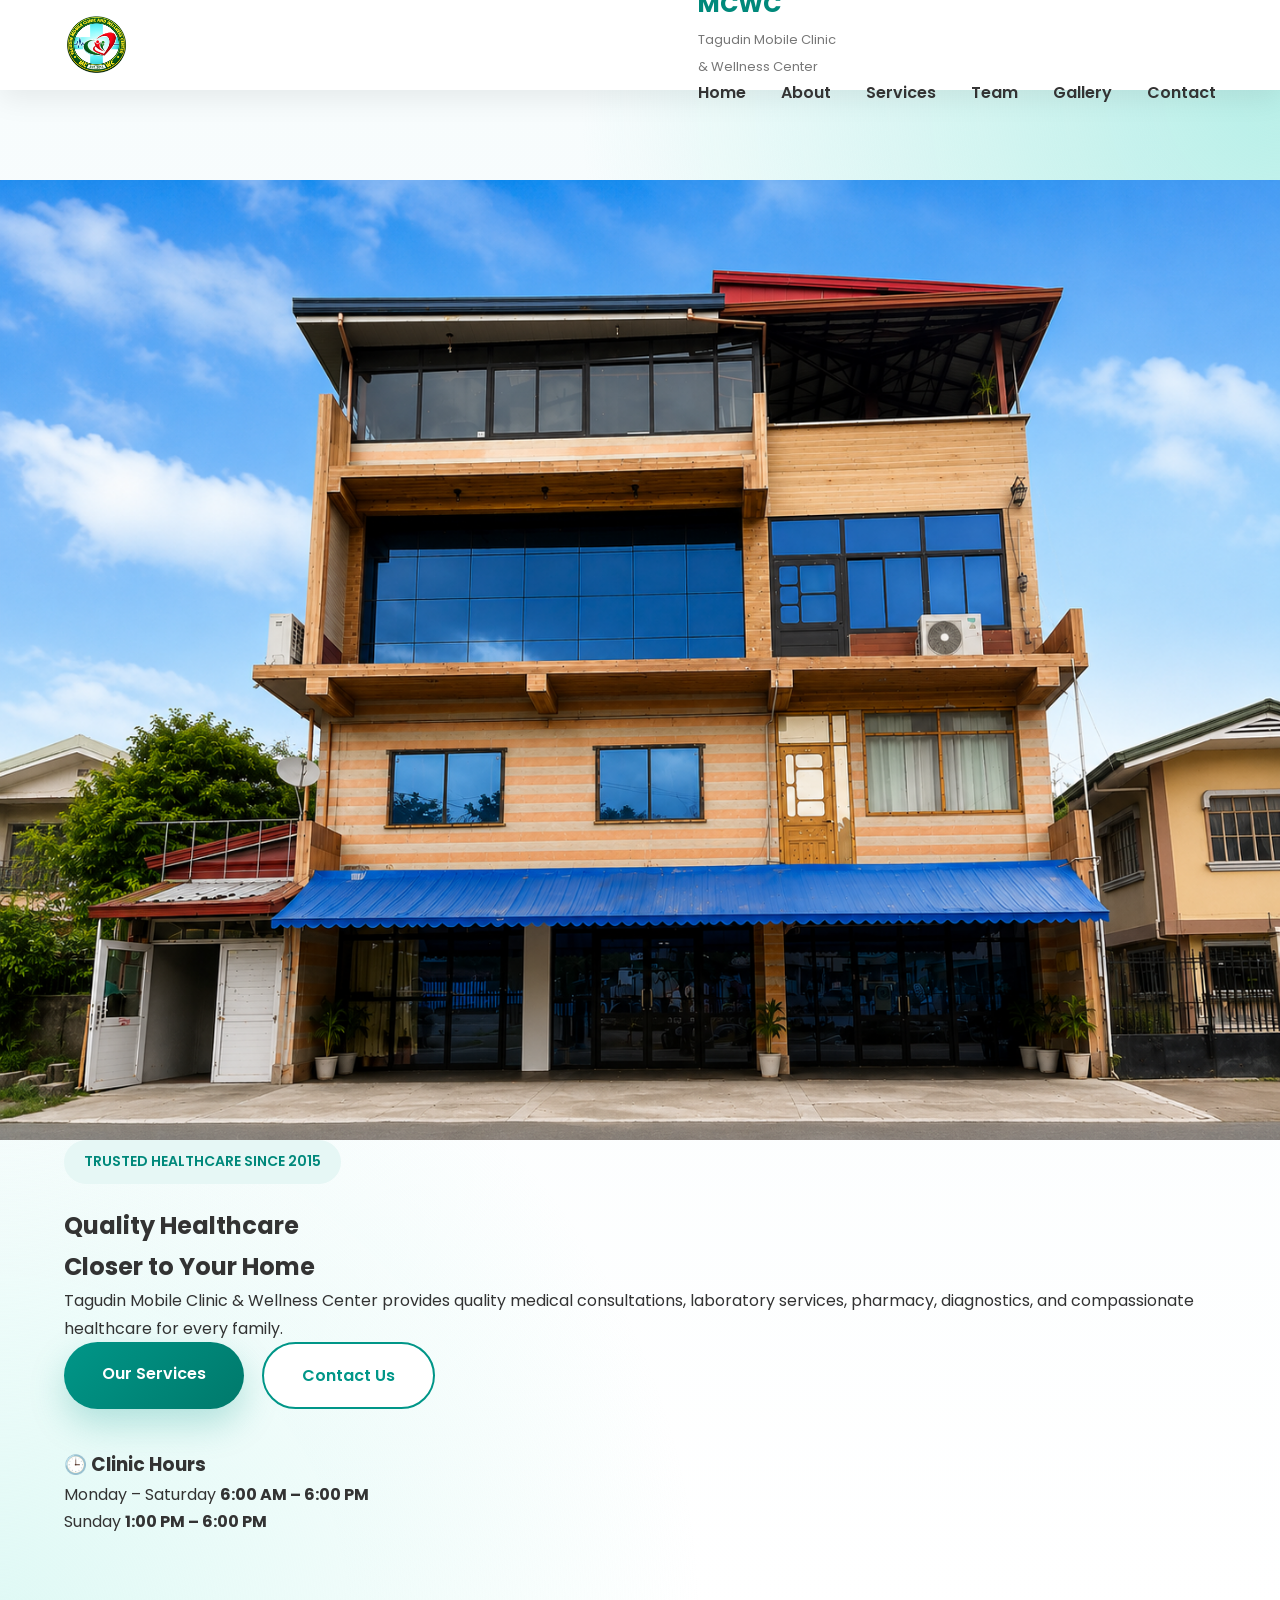
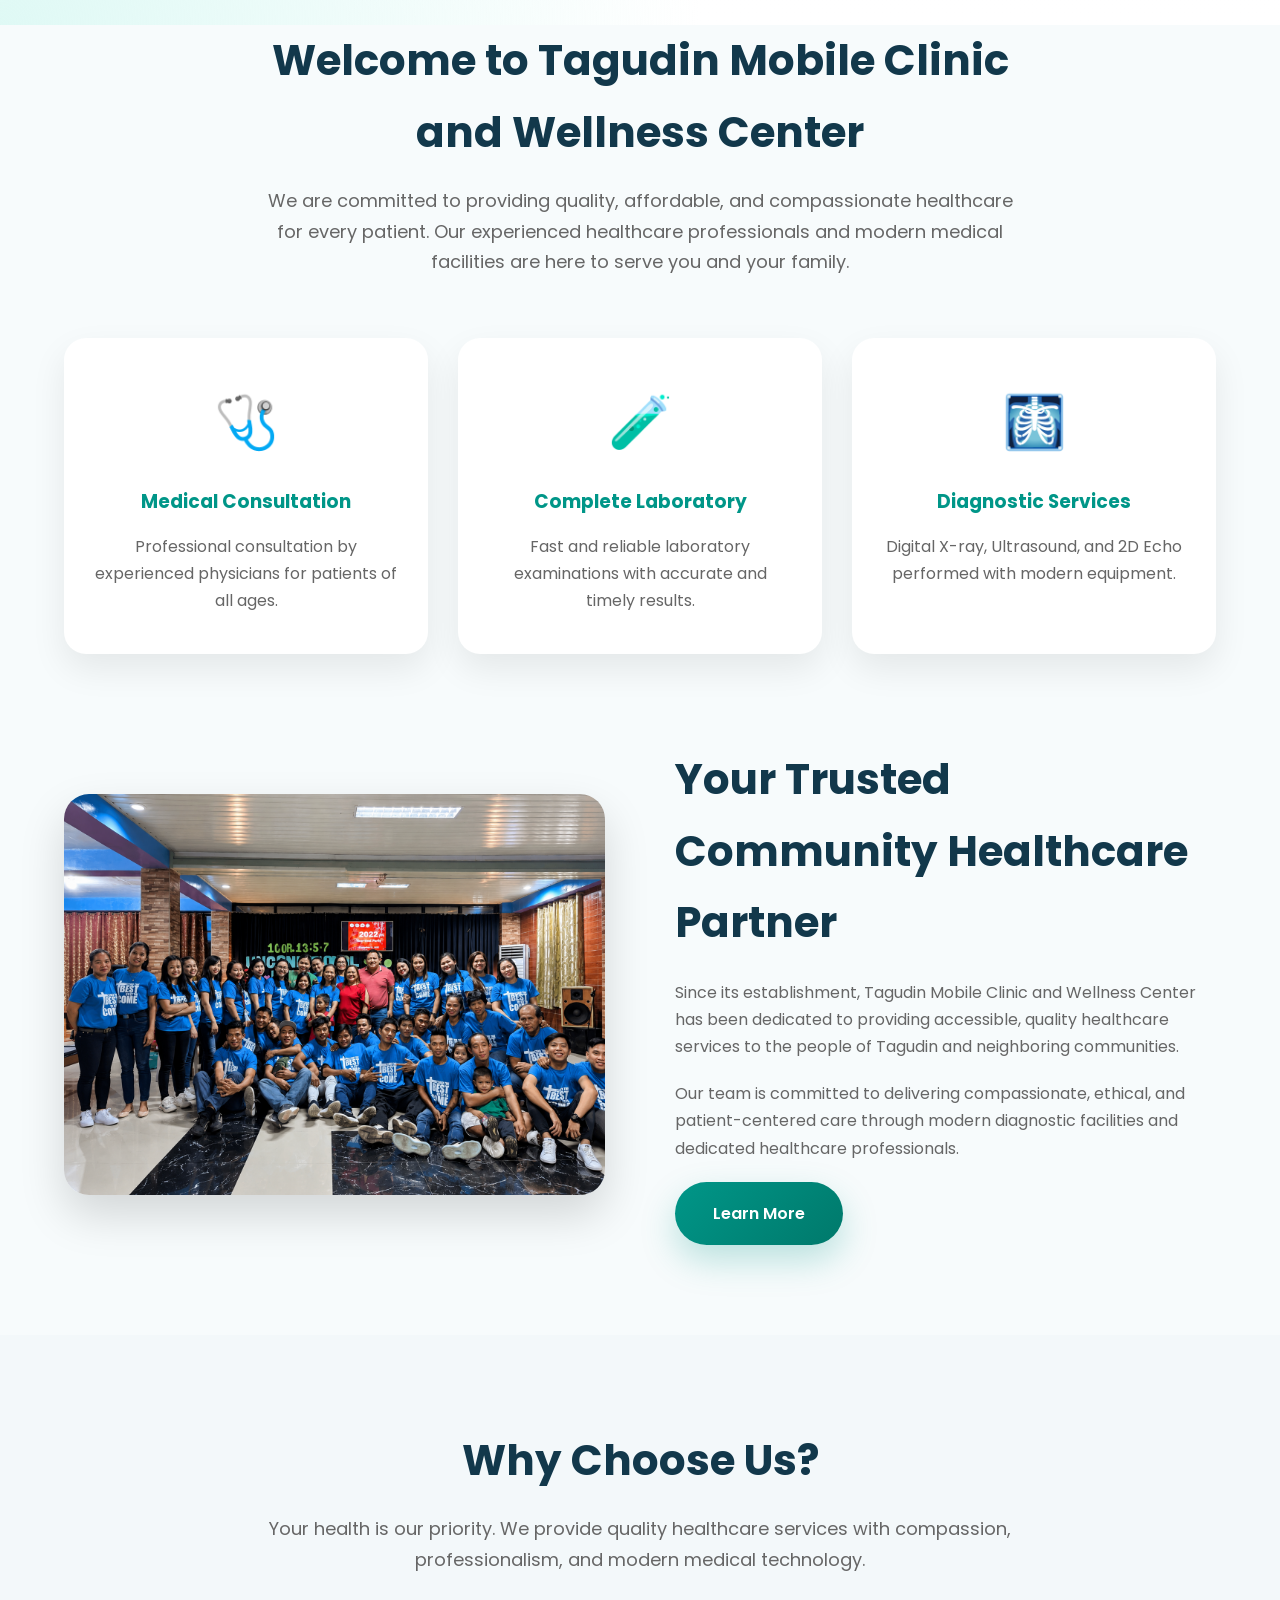
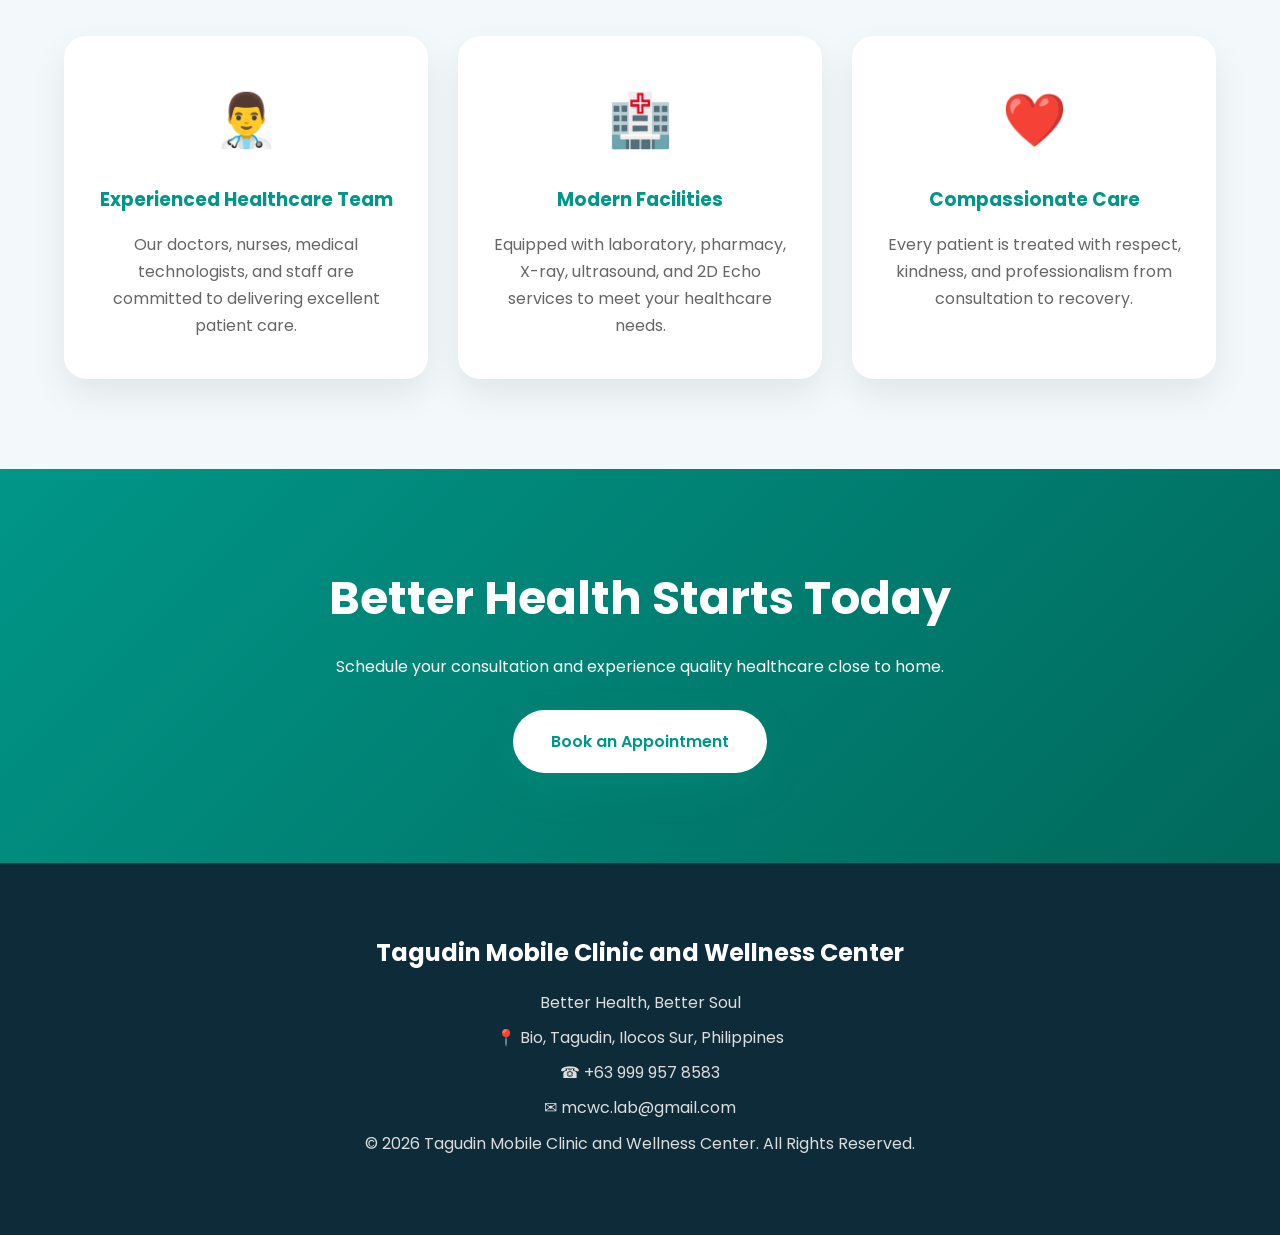
==== index.html @ c0d0a497 "Update index.html" ====
<!DOCTYPE html>
<html lang="en">

<head>

<meta charset="UTF-8">
<meta name="viewport" content="width=device-width, initial-scale=1.0">

<title>Tagudin Mobile Clinic and Wellness Center</title>

<link rel="stylesheet" href="style.css?v=5">

<link rel="preconnect" href="https://fonts.googleapis.com">
<link rel="preconnect" href="https://fonts.gstatic.com" crossorigin>

<link href="https://fonts.googleapis.com/css2?family=Poppins:wght@300;400;500;600;700;800&display=swap" rel="stylesheet">

</head>

<body>

<header>

<div class="container">

<nav>

<a href="index.html" class="brand">

<img src="3F754AAE-42A2-4EC8-A2E9-E9939A0A56BD.png" alt="MCWC Logo">

<div>

<div class="brand-text">

    <h2>MCWC</h2>

    <span>
        Tagudin Mobile Clinic<br>
        &amp; Wellness Center
    </span>

</div>

</a>

<button class="menu-toggle" id="menuToggle">

☰

</button>

<ul id="navMenu">

<li><a href="index.html">Home</a></li>

<li><a href="about.html">About</a></li>

<li><a href="services.html">Services</a></li>

<li><a href="team.html">Team</a></li>

<li><a href="gallery.html">Gallery</a></li>

<li><a href="contact.html">Contact</a></li>

</ul>

</nav>

</div>

</header>

<section class="hero">

    <img src="3D6C0023-D89A-4B34-A964-53F79D883536.png"
         class="hero-bg"
         alt="Tagudin Mobile Clinic">

    <div class="hero-overlay"></div>

    <div class="container hero-content">

        <span class="hero-badge">
            TRUSTED HEALTHCARE SINCE 2015
        </span>

        <h1>
            Quality Healthcare<br>
            Closer to Your Home
        </h1>

        <p>
            Tagudin Mobile Clinic & Wellness Center provides quality medical consultations,
            laboratory services, pharmacy, diagnostics, and compassionate healthcare for every family.
        </p>

        <div class="hero-buttons">

            <a href="services.html" class="btn">
                Our Services
            </a>

            <a href="contact.html" class="btn btn-outline">
                Contact Us
            </a>

        </div>

        <div class="clinic-hours">

            <h3>🕒 Clinic Hours</h3>

            <div class="hours-row">
                <span>Monday – Saturday</span>
                <strong>6:00 AM – 6:00 PM</strong>
            </div>

            <div class="hours-row">
                <span>Sunday</span>
                <strong>1:00 PM – 6:00 PM</strong>
            </div>

        </div>

    </div>

</section>

<div class="container">

<div class="section-header">

<h2>Welcome to Tagudin Mobile Clinic and Wellness Center</h2>

<p>
We are committed to providing quality, affordable, and compassionate healthcare for every patient. Our experienced healthcare professionals and modern medical facilities are here to serve you and your family.
</p>

</div>

<div class="features">

<div class="feature-card">

<div class="icon">🩺</div>

<h3>Medical Consultation</h3>

<p>
Professional consultation by experienced physicians for patients of all ages.
</p>

</div>

<div class="feature-card">

<div class="icon">🧪</div>

<h3>Complete Laboratory</h3>

<p>
Fast and reliable laboratory examinations with accurate and timely results.
</p>

</div>

<div class="feature-card">

<div class="icon">🩻</div>

<h3>Diagnostic Services</h3>

<p>
Digital X-ray, Ultrasound, and 2D Echo performed with modern equipment.
</p>

</div>

</div>

</div>

</section>

<section class="about-preview">

<div class="container">

<div class="about-grid">

<div>

<img src="C1C894AD-FEBA-4129-8FB4-1DA3CADCE0AF.png" alt="Tagudin Mobile Clinic">

</div>

<div>

<h2>Your Trusted Community Healthcare Partner</h2>

<p>

Since its establishment, Tagudin Mobile Clinic and Wellness Center has been dedicated to providing accessible, quality healthcare services to the people of Tagudin and neighboring communities.

</p>

<p>

Our team is committed to delivering compassionate, ethical, and patient-centered care through modern diagnostic facilities and dedicated healthcare professionals.

</p>

<a href="about.html" class="btn">

Learn More

</a>

</div>

</div>

</div>

</section>
<section class="why-us">

<div class="container">

<div class="section-header">

<h2>Why Choose Us?</h2>

<p>
Your health is our priority. We provide quality healthcare services with compassion, professionalism, and modern medical technology.
</p>

</div>

<div class="features">

<div class="feature-card">

<div class="icon">👨‍⚕️</div>

<h3>Experienced Healthcare Team</h3>

<p>
Our doctors, nurses, medical technologists, and staff are committed to delivering excellent patient care.
</p>

</div>

<div class="feature-card">

<div class="icon">🏥</div>

<h3>Modern Facilities</h3>

<p>
Equipped with laboratory, pharmacy, X-ray, ultrasound, and 2D Echo services to meet your healthcare needs.
</p>

</div>

<div class="feature-card">

<div class="icon">❤️</div>

<h3>Compassionate Care</h3>

<p>
Every patient is treated with respect, kindness, and professionalism from consultation to recovery.
</p>

</div>

</div>

</div>

</section>

<section class="cta">

<div class="container">

<h2>Better Health Starts Today</h2>

<p>

Schedule your consultation and experience quality healthcare close to home.

</p>

<a href="contact.html" class="btn">

Book an Appointment

</a>

</div>

</section>

<footer>

<div class="container">

<h2>Tagudin Mobile Clinic and Wellness Center</h2>

<p>Better Health, Better Soul</p>

<p>📍 Bio, Tagudin, Ilocos Sur, Philippines</p>

<p>☎ +63 999 957 8583</p>

<p>✉ mcwc.lab@gmail.com</p>

<p>&copy; 2026 Tagudin Mobile Clinic and Wellness Center. All Rights Reserved.</p>

</div>

</footer>

<script src="script.js?v=5"></script>

</body>

</html>
---- style.css ----
/* ==========================================
   TAGUDIN MOBILE CLINIC & WELLNESS CENTER
   VERSION 5
========================================== */

*{
    margin:0;
    padding:0;
    box-sizing:border-box;
}

html{
    scroll-behavior:smooth;
}

body{
    font-family:'Poppins',sans-serif;
    background:#f7fbfc;
    color:#333;
    line-height:1.7;
}

img{
    display:block;
    max-width:100%;
}

.container{
    width:min(90%,1280px);
    margin:auto;
}

/* ==========================
   HEADER
========================== */

header{
    position:sticky;
    top:0;
    z-index:999;
    background:#fff;
    box-shadow:0 8px 30px rgba(0,0,0,.08);
}

nav{
    height:90px;
    display:flex;
    align-items:center;
    justify-content:space-between;
}

.brand{
    display:flex;
    align-items:center;
    gap:15px;
    text-decoration:none;
}

.brand img{
    width:65px;
    height:65px;
    object-fit:contain;
}

.brand h2{
    color:#00897B;
    font-size:24px;
    font-weight:700;
}

.brand span{
    color:#777;
    font-size:13px;
}

#navMenu{
    display:flex;
    gap:35px;
    list-style:none;
}

#navMenu a{
    text-decoration:none;
    color:#333;
    font-weight:600;
    transition:.3s;
}

#navMenu a:hover{
    color:#009688;
}

.menu-toggle{
    display:none;
    background:none;
    border:none;
    font-size:30px;
    cursor:pointer;
}

/* ==========================================
   PREMIUM HERO SECTION
========================================== */

.hero{
    position:relative;
    overflow:hidden;
    padding:90px 0;
    background:
    radial-gradient(circle at top right,#b8efe8 0%,transparent 35%),
    radial-gradient(circle at bottom left,#dff9f5 0%,transparent 35%),
    linear-gradient(180deg,#f7fcfd 0%,#ffffff 100%);
}

.hero-grid{
    display:grid;
    grid-template-columns:1.05fr .95fr;
    gap:70px;
    align-items:center;
}

.hero-tag{
    display:inline-block;
    background:#e6f7f5;
    color:#00897B;
    padding:10px 22px;
    border-radius:50px;
    font-size:14px;
    font-weight:600;
    margin-bottom:25px;
}

.hero-left h1{
    font-size:68px;
    line-height:1.05;
    color:#12384b;
    font-weight:800;
    letter-spacing:-2px;
    margin-bottom:25px;
}

.hero-left p{
    font-size:20px;
    color:#666;
    max-width:560px;
    margin-bottom:35px;
}

.hero-buttons{
    display:flex;
    gap:18px;
    flex-wrap:wrap;
    margin-bottom:40px;
}

.btn{
    display:inline-block;
    padding:18px 38px;
    border-radius:60px;
    background:linear-gradient(135deg,#009688,#00796b);
    color:#fff;
    text-decoration:none;
    font-weight:600;
    transition:.35s;
    box-shadow:0 15px 35px rgba(0,150,136,.25);
}

.btn:hover{
    transform:translateY(-4px);
}

.btn-outline{
    background:#fff;
    color:#009688;
    border:2px solid #009688;
    box-shadow:none;
}

.btn-outline:hover{
    background:#009688;
    color:#fff;
}

.hero-features{
    display:grid;
    grid-template-columns:repeat(2,1fr);
    gap:18px;
}

.hero-features div{
    display:flex;
    align-items:center;
    gap:12px;
    background:#fff;
    padding:16px;
    border-radius:18px;
    box-shadow:0 12px 28px rgba(0,0,0,.08);
    font-weight:600;
}

.hero-image{
    position:relative;
}

.hero-image img{
    width:100%;
    border-radius:35px;
    box-shadow:0 30px 60px rgba(0,0,0,.18);
}

.hero-card{
    position:absolute;
    bottom:-30px;
    left:-35px;
    width:300px;
    background:rgba(255,255,255,.95);
    backdrop-filter:blur(10px);
    border-radius:24px;
    padding:25px;
    box-shadow:0 20px 45px rgba(0,0,0,.15);
}

.status{
    display:flex;
    align-items:center;
    gap:10px;
    margin-bottom:20px;
}

.dot{
    width:12px;
    height:12px;
    border-radius:50%;
    background:#22c55e;
}

.hours{
    display:flex;
    justify-content:space-between;
    padding:12px 0;
    border-top:1px solid #eee;
}

.hours p{
    color:#666;
}

.hours span{
    font-weight:700;
    color:#12384b;
}

/* ==========================
   MOBILE
========================== */

@media(max-width:900px){

nav{
    height:80px;
}

.menu-toggle{
    display:block;
}

#navMenu{
    display:none;
}

.hero{
    padding:40px 0;
}

.hero-grid{
    grid-template-columns:1fr;
    gap:35px;
}

.hero-right{
    order:-1;
}

.hero-left{
    text-align:center;
}

.hero-left h1{
    font-size:40px;
}

.hero-left p{
    font-size:18px;
}

.hero-buttons{
    justify-content:center;
}

.clinic-hours{
    width:100%;
    max-width:360px;
    margin:0 auto;
}

}
/* ==========================
   GENERAL SECTIONS
========================== */

section{
    padding:90px 0;
}

.section-header{
    text-align:center;
    max-width:760px;
    margin:0 auto 60px;
}

.section-header h2{
    font-size:42px;
    color:#12384b;
    margin-bottom:18px;
}

.section-header p{
    color:#666;
    font-size:18px;
}

/* ==========================
   FEATURE CARDS
========================== */

.features{
    display:grid;
    grid-template-columns:repeat(auto-fit,minmax(280px,1fr));
    gap:30px;
}

.feature-card{
    background:#fff;
    padding:40px 30px;
    border-radius:22px;
    text-align:center;
    box-shadow:0 15px 35px rgba(0,0,0,.08);
    transition:.35s;
}

.feature-card:hover{
    transform:translateY(-10px);
}

.feature-card .icon{
    font-size:52px;
    margin-bottom:20px;
}

.feature-card h3{
    color:#009688;
    margin-bottom:15px;
}

.feature-card p{
    color:#666;
}

/* ==========================
   ABOUT PREVIEW
========================== */

.about-grid{
    display:grid;
    grid-template-columns:1fr 1fr;
    gap:70px;
    align-items:center;
}

.about-grid img{
    width:100%;
    border-radius:25px;
    box-shadow:0 20px 45px rgba(0,0,0,.15);
}

.about-grid h2{
    font-size:42px;
    color:#12384b;
    margin-bottom:20px;
}

.about-grid p{
    margin-bottom:20px;
    color:#666;
}

/* ==========================
   WHY CHOOSE US
========================== */

.why-us{
    background:#f3f8fa;
}

/* ==========================
   CTA
========================== */

.cta{
    background:linear-gradient(135deg,#009688,#00695c);
    color:#fff;
    text-align:center;
}

.cta h2{
    font-size:46px;
    margin-bottom:15px;
}

.cta p{
    max-width:700px;
    margin:auto auto 30px;
}

.cta .btn{
    background:#fff;
    color:#009688;
}

.cta .btn:hover{
    background:#f3f3f3;
}

/* ==========================
   FOOTER
========================== */

footer{
    background:#0d2b38;
    color:#fff;
    padding:70px 20px;
    text-align:center;
}

footer h2{
    margin-bottom:15px;
}

footer p{
    margin:8px 0;
    color:#ddd;
}
/* ==========================
   TEAM PAGE
========================== */

.team-grid{
    display:grid;
    grid-template-columns:repeat(auto-fit,minmax(280px,1fr));
    gap:35px;
}

.team-card{
    background:#fff;
    border-radius:20px;
    overflow:hidden;
    box-shadow:0 15px 35px rgba(0,0,0,.08);
    transition:.35s;
    text-align:center;
}

.team-card:hover{
    transform:translateY(-8px);
}

.team-card img{
    width:100%;
    height:300px;
    object-fit:cover;
}

.team-card-content{
    padding:25px;
}

.team-card h3{
    color:#12384b;
    margin-bottom:8px;
}

.team-card h4{
    color:#009688;
    margin-bottom:15px;
    font-weight:600;
}

.team-card p{
    color:#666;
    font-size:15px;
}
/* ==========================
   SERVICES PAGE
========================== */

.services-grid{
    display:grid;
    grid-template-columns:repeat(auto-fit,minmax(280px,1fr));
    gap:35px;
}

.service-card{
    background:#fff;
    border-radius:20px;
    padding:35px 30px;
    box-shadow:0 15px 35px rgba(0,0,0,.08);
    transition:.35s;
    text-align:center;
}

.service-card:hover{
    transform:translateY(-10px);
    box-shadow:0 20px 45px rgba(0,0,0,.12);
}

.service-icon{
    width:80px;
    height:80px;
    margin:0 auto 20px;
    border-radius:50%;
    background:#e6f7f5;
    display:flex;
    align-items:center;
    justify-content:center;
    font-size:36px;
}

.service-card h3{
    color:#12384b;
    margin-bottom:15px;
    font-size:24px;
}

.service-card p{
    color:#666;
    font-size:16px;
    line-height:1.8;
}
/* ==========================
   GALLERY
========================== */

.gallery-grid{
    display:grid;
    grid-template-columns:repeat(auto-fit,minmax(300px,1fr));
    gap:25px;
}

.gallery-grid img{
    width:100%;
    height:260px;
    object-fit:cover;
    border-radius:18px;
    box-shadow:0 15px 35px rgba(0,0,0,.10);
    transition:.35s;
}

.gallery-grid img:hover{
    transform:scale(1.04);
}
/* ==========================
   CONTACT PAGE
========================== */

.contact-grid{
    display:grid;
    grid-template-columns:1fr 1fr;
    gap:50px;
    align-items:start;
}

.contact-info{
    background:#fff;
    padding:35px;
    border-radius:20px;
    box-shadow:0 15px 35px rgba(0,0,0,.08);
}

.contact-info h3{
    color:#12384b;
    margin-bottom:20px;
    font-size:28px;
}

.contact-info p{
    margin-bottom:18px;
    color:#666;
    line-height:1.8;
}

.contact-info strong{
    color:#009688;
}

.contact-map iframe{
    width:100%;
    height:450px;
    border:none;
    border-radius:20px;
    box-shadow:0 15px 35px rgba(0,0,0,.10);
}
/* ==========================
   ANIMATIONS
========================== */

.feature-card,
.service-card,
.team-card,
.gallery-grid img,
.about-grid img,
.hero-right img{
    transition:all .35s ease;
}

.feature-card:hover,
.service-card:hover,
.team-card:hover{
    transform:translateY(-10px);
}

.about-grid img:hover,
.hero-right img:hover,
.gallery-grid img:hover{
    transform:scale(1.03);
}
/* ==========================
   MOBILE RESPONSIVE
========================== */

@media (max-width:991px){

    .container{
        width:92%;
    }

    /* Navigation */

    nav{
        position:relative;
        padding:15px 0;
    }

    .menu-toggle{
        display:block;
    }

    #navMenu{
        display:none;
        position:absolute;
        top:100%;
        left:0;
        width:100%;
        background:#fff;
        flex-direction:column;
        padding:20px;
        gap:18px;
        box-shadow:0 15px 35px rgba(0,0,0,.10);
        border-radius:0 0 15px 15px;
    }

    #navMenu.active{
        display:flex;
    }

    /* Hero */

    .hero{
        padding:60px 0;
    }

    .hero-grid{
        grid-template-columns:1fr;
        gap:40px;
        min-height:auto;
        text-align:center;
    }

    .hero-left{
        order:2;
    }

    .hero-right{
        order:1;
    }

    .hero-left h1{
        font-size:42px;
    }

    .hero-left p{
        font-size:18px;
    }

    .hero-buttons{
        justify-content:center;
    }

    .clinic-hours{
        margin:30px auto 0;
    }

    /* About */

    .about-grid{
        grid-template-columns:1fr;
        gap:40px;
    }

    .about-grid h2{
        font-size:34px;
    }

    /* Contact */

    .contact-grid{
        grid-template-columns:1fr;
    }

    .contact-map iframe{
        height:350px;
    }

    /* Sections */

    section{
        padding:70px 0;
    }

    .section-header h2{
        font-size:34px;
    }

    .cta h2{
        font-size:34px;
    }

}

@media (max-width:600px){

    .brand h2{
        font-size:20px;
    }

    .brand span{
        display:none;
    }

    .hero-left h1{
        font-size:34px;
    }

    .hero-left p{
        font-size:16px;
    }

    .btn{
        width:100%;
        text-align:center;
    }

    .hero-buttons{
        flex-direction:column;
    }

    .clinic-hours{
        max-width:100%;
    }

    .feature-card,
    .service-card,
    .team-card{
        padding:25px;
    }

    .gallery-grid{
        grid-template-columns:1fr;
    }

    footer{
        padding:50px 20px;
    }

}
/* ==========================================
   HERO V6
========================================== */

.hero-badge{
    display:inline-block;
    background:#e6f7f5;
    color:#00897B;
    padding:10px 20px;
    border-radius:999px;
    font-size:14px;
    font-weight:600;
    margin-bottom:22px;
}

.hero-stats{
    display:grid;
    grid-template-columns:repeat(3,1fr);
    gap:18px;
    margin-top:35px;
}

.stat-card{
    background:#fff;
    border-radius:18px;
    padding:20px;
    text-align:center;
    box-shadow:0 15px 35px rgba(0,0,0,.08);
    transition:.3s;
}

.stat-card:hover{
    transform:translateY(-8px);
}

.stat-card h3{
    color:#009688;
    font-size:18px;
    margin-bottom:6px;
}

.stat-card span{
    color:#666;
    font-size:14px;
}

.hero-right img{
    width:100%;
    border-radius:30px;
    box-shadow:0 30px 60px rgba(0,0,0,.18);
}

@media(max-width:900px){

.hero-grid{
    grid-template-columns:1fr;
}

.hero-right{
    order:-1;
}

.hero-left{
    text-align:center;
}

.hero-left h1{
    font-size:42px;
}

.hero-stats{
    grid-template-columns:1fr;
}

}
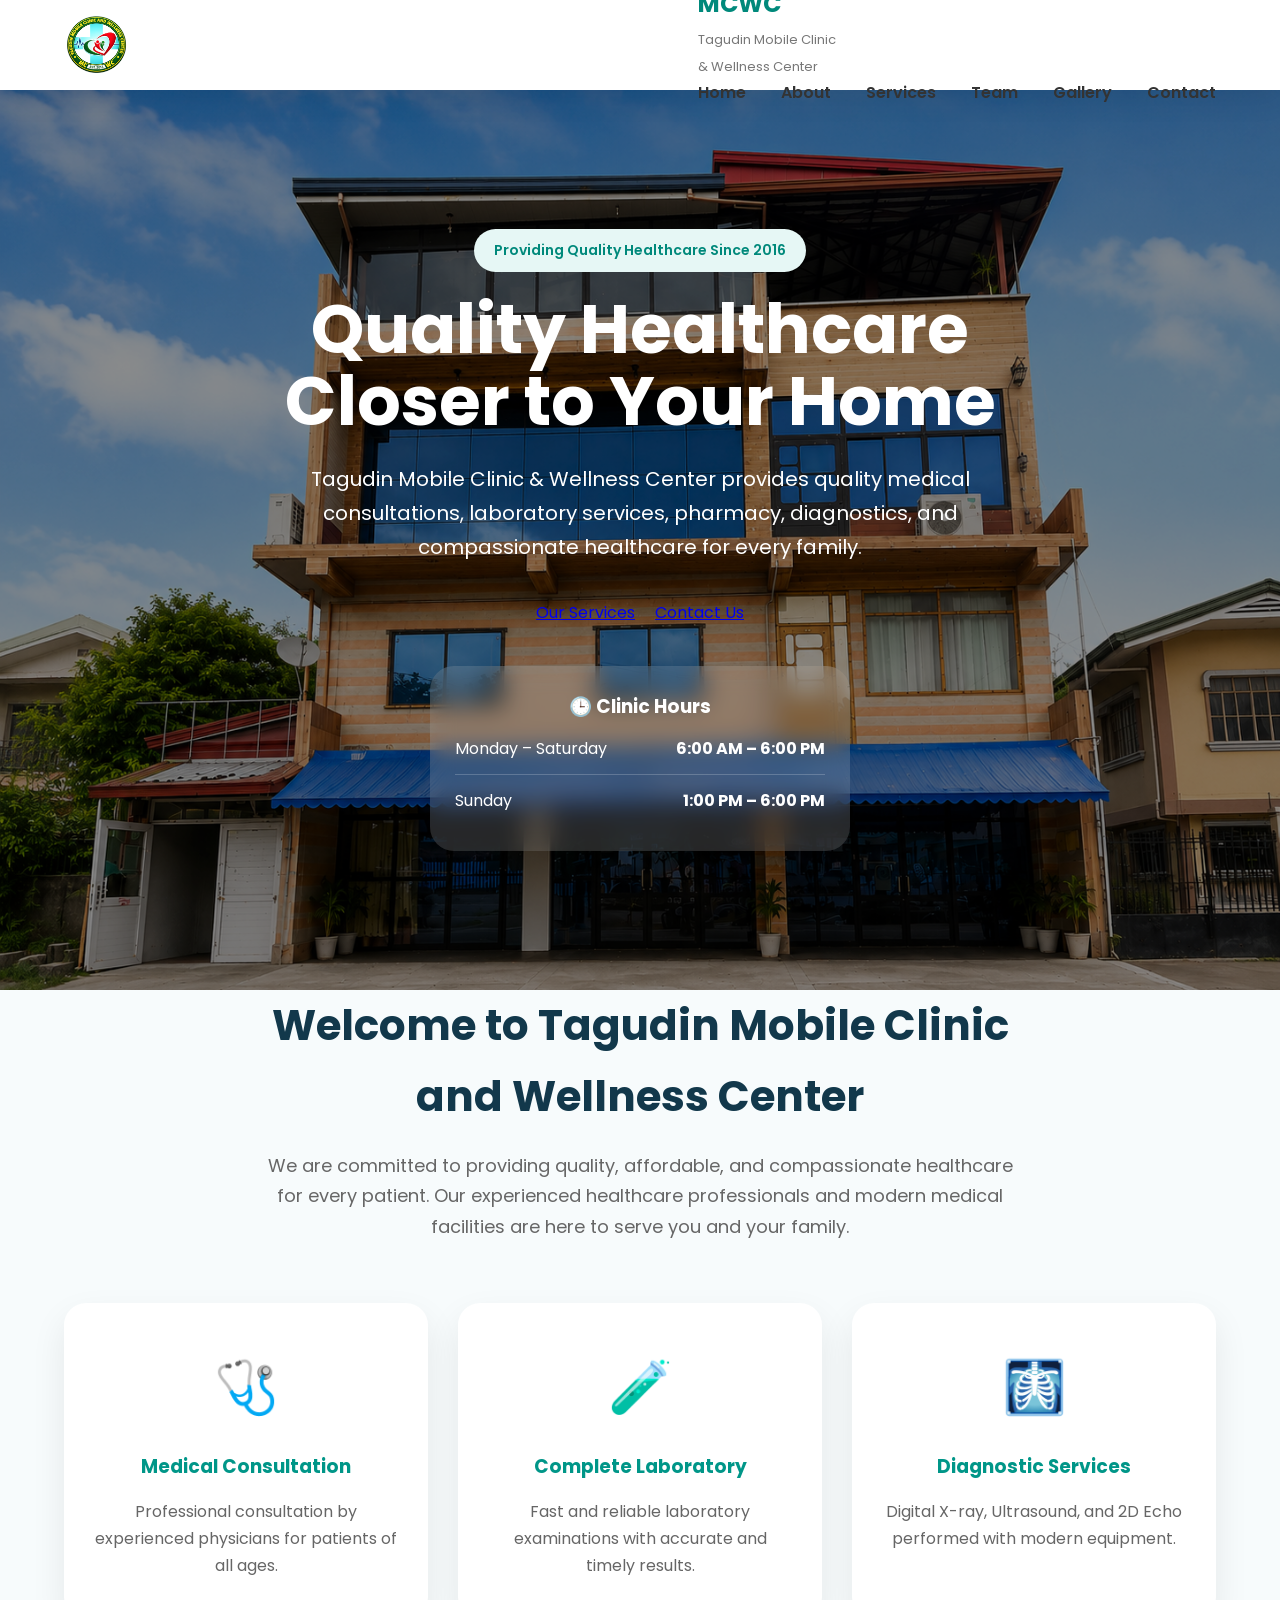
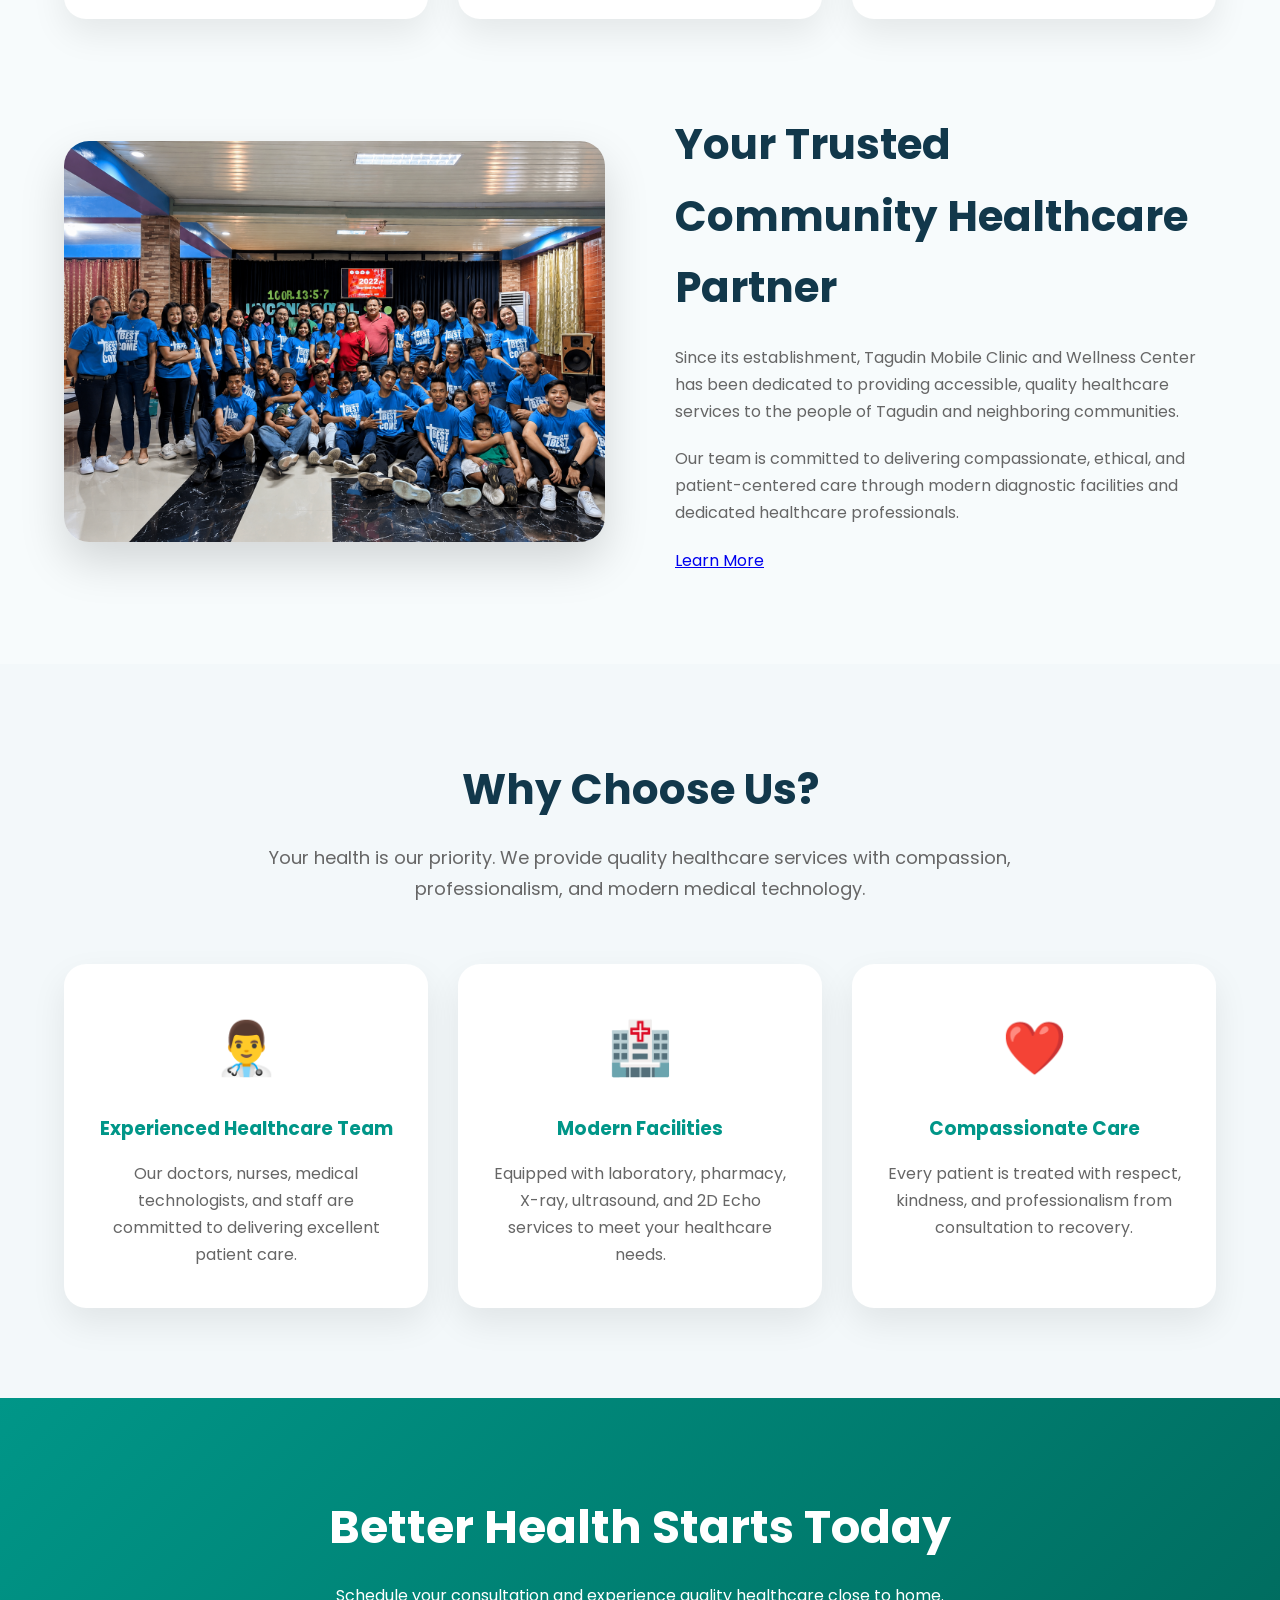
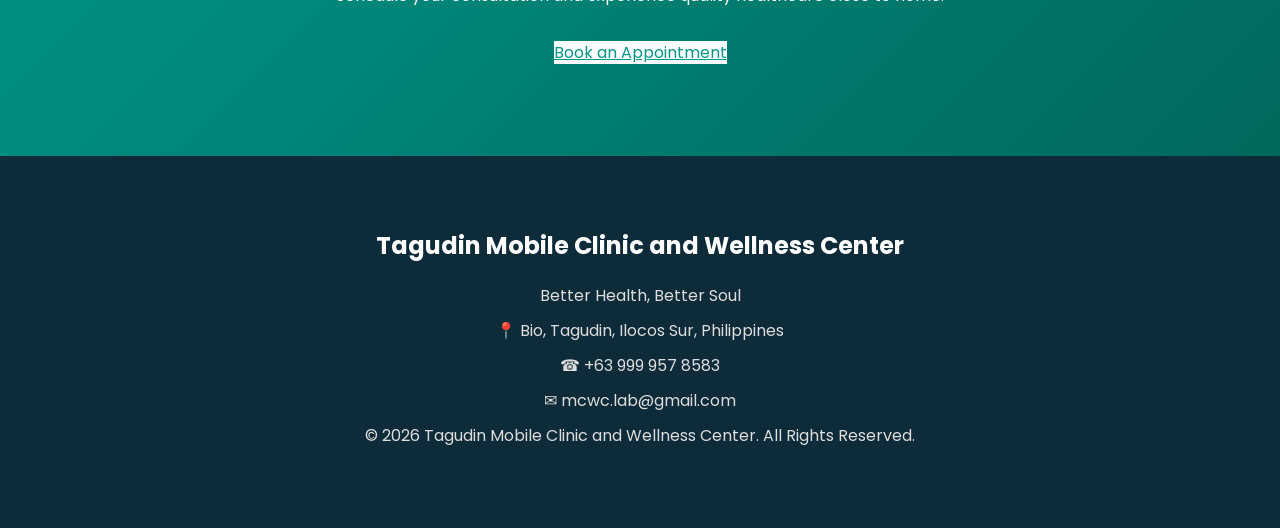
==== commit efa0c23a: "Update index.html" ====
--- a/index.html
+++ b/index.html
@@ -83,7 +83,7 @@
     <div class="container hero-content">
 
         <span class="hero-badge">
-            TRUSTED HEALTHCARE SINCE 2015
+            Providing Quality Healthcare Since 2016
         </span>
 
         <h1>
--- a/style.css
+++ b/style.css
@@ -99,210 +99,92 @@
 }
 
 /* ==========================================
-   PREMIUM HERO SECTION
+   NEW HERO
 ========================================== */
 
 .hero{
     position:relative;
+    min-height:100vh;
     overflow:hidden;
-    padding:90px 0;
-    background:
-    radial-gradient(circle at top right,#b8efe8 0%,transparent 35%),
-    radial-gradient(circle at bottom left,#dff9f5 0%,transparent 35%),
-    linear-gradient(180deg,#f7fcfd 0%,#ffffff 100%);
-}
-
-.hero-grid{
-    display:grid;
-    grid-template-columns:1.05fr .95fr;
-    gap:70px;
+    display:flex;
     align-items:center;
-}
-
-.hero-tag{
+    justify-content:center;
+}
+
+.hero-bg{
+    position:absolute;
+    inset:0;
+    width:100%;
+    height:100%;
+    object-fit:cover;
+}
+
+.hero-overlay{
+    position:absolute;
+    inset:0;
+    background:rgba(0,0,0,.45);
+}
+
+.hero-content{
+    position:relative;
+    z-index:10;
+    color:#fff;
+    text-align:center;
+    max-width:900px;
+}
+
+.hero-badge{
     display:inline-block;
-    background:#e6f7f5;
-    color:#00897B;
-    padding:10px 22px;
-    border-radius:50px;
-    font-size:14px;
-    font-weight:600;
+    padding:12px 24px;
+    border-radius:999px;
+    background:rgba(255,255,255,.18);
+    backdrop-filter:blur(10px);
+    color:#fff;
     margin-bottom:25px;
 }
 
-.hero-left h1{
+.hero h1{
     font-size:68px;
     line-height:1.05;
-    color:#12384b;
-    font-weight:800;
-    letter-spacing:-2px;
     margin-bottom:25px;
-}
-
-.hero-left p{
+    color:#fff;
+}
+
+.hero p{
     font-size:20px;
-    color:#666;
-    max-width:560px;
+    color:#fff;
+    max-width:700px;
+    margin:auto;
     margin-bottom:35px;
 }
 
 .hero-buttons{
     display:flex;
-    gap:18px;
+    justify-content:center;
+    gap:20px;
     flex-wrap:wrap;
     margin-bottom:40px;
 }
 
-.btn{
-    display:inline-block;
-    padding:18px 38px;
-    border-radius:60px;
-    background:linear-gradient(135deg,#009688,#00796b);
-    color:#fff;
-    text-decoration:none;
-    font-weight:600;
-    transition:.35s;
-    box-shadow:0 15px 35px rgba(0,150,136,.25);
-}
-
-.btn:hover{
-    transform:translateY(-4px);
-}
-
-.btn-outline{
-    background:#fff;
-    color:#009688;
-    border:2px solid #009688;
-    box-shadow:none;
-}
-
-.btn-outline:hover{
-    background:#009688;
-    color:#fff;
-}
-
-.hero-features{
-    display:grid;
-    grid-template-columns:repeat(2,1fr);
-    gap:18px;
-}
-
-.hero-features div{
-    display:flex;
-    align-items:center;
-    gap:12px;
-    background:#fff;
-    padding:16px;
-    border-radius:18px;
-    box-shadow:0 12px 28px rgba(0,0,0,.08);
-    font-weight:600;
-}
-
-.hero-image{
-    position:relative;
-}
-
-.hero-image img{
-    width:100%;
-    border-radius:35px;
-    box-shadow:0 30px 60px rgba(0,0,0,.18);
-}
-
-.hero-card{
-    position:absolute;
-    bottom:-30px;
-    left:-35px;
-    width:300px;
-    background:rgba(255,255,255,.95);
-    backdrop-filter:blur(10px);
+.clinic-hours{
+    width:420px;
+    max-width:100%;
+    margin:auto;
+    padding:25px;
     border-radius:24px;
-    padding:25px;
-    box-shadow:0 20px 45px rgba(0,0,0,.15);
-}
-
-.status{
-    display:flex;
-    align-items:center;
-    gap:10px;
-    margin-bottom:20px;
-}
-
-.dot{
-    width:12px;
-    height:12px;
-    border-radius:50%;
-    background:#22c55e;
-}
-
-.hours{
+    background:rgba(255,255,255,.15);
+    backdrop-filter:blur(12px);
+}
+
+.hours-row{
     display:flex;
     justify-content:space-between;
     padding:12px 0;
-    border-top:1px solid #eee;
-}
-
-.hours p{
-    color:#666;
-}
-
-.hours span{
-    font-weight:700;
-    color:#12384b;
-}
-
-/* ==========================
-   MOBILE
-========================== */
-
-@media(max-width:900px){
-
-nav{
-    height:80px;
-}
-
-.menu-toggle{
-    display:block;
-}
-
-#navMenu{
-    display:none;
-}
-
-.hero{
-    padding:40px 0;
-}
-
-.hero-grid{
-    grid-template-columns:1fr;
-    gap:35px;
-}
-
-.hero-right{
-    order:-1;
-}
-
-.hero-left{
-    text-align:center;
-}
-
-.hero-left h1{
-    font-size:40px;
-}
-
-.hero-left p{
-    font-size:18px;
-}
-
-.hero-buttons{
-    justify-content:center;
-}
-
-.clinic-hours{
-    width:100%;
-    max-width:360px;
-    margin:0 auto;
-}
-
+    border-bottom:1px solid rgba(255,255,255,.2);
+}
+
+.hours-row:last-child{
+    border:none;
 }
 /* ==========================
    GENERAL SECTIONS
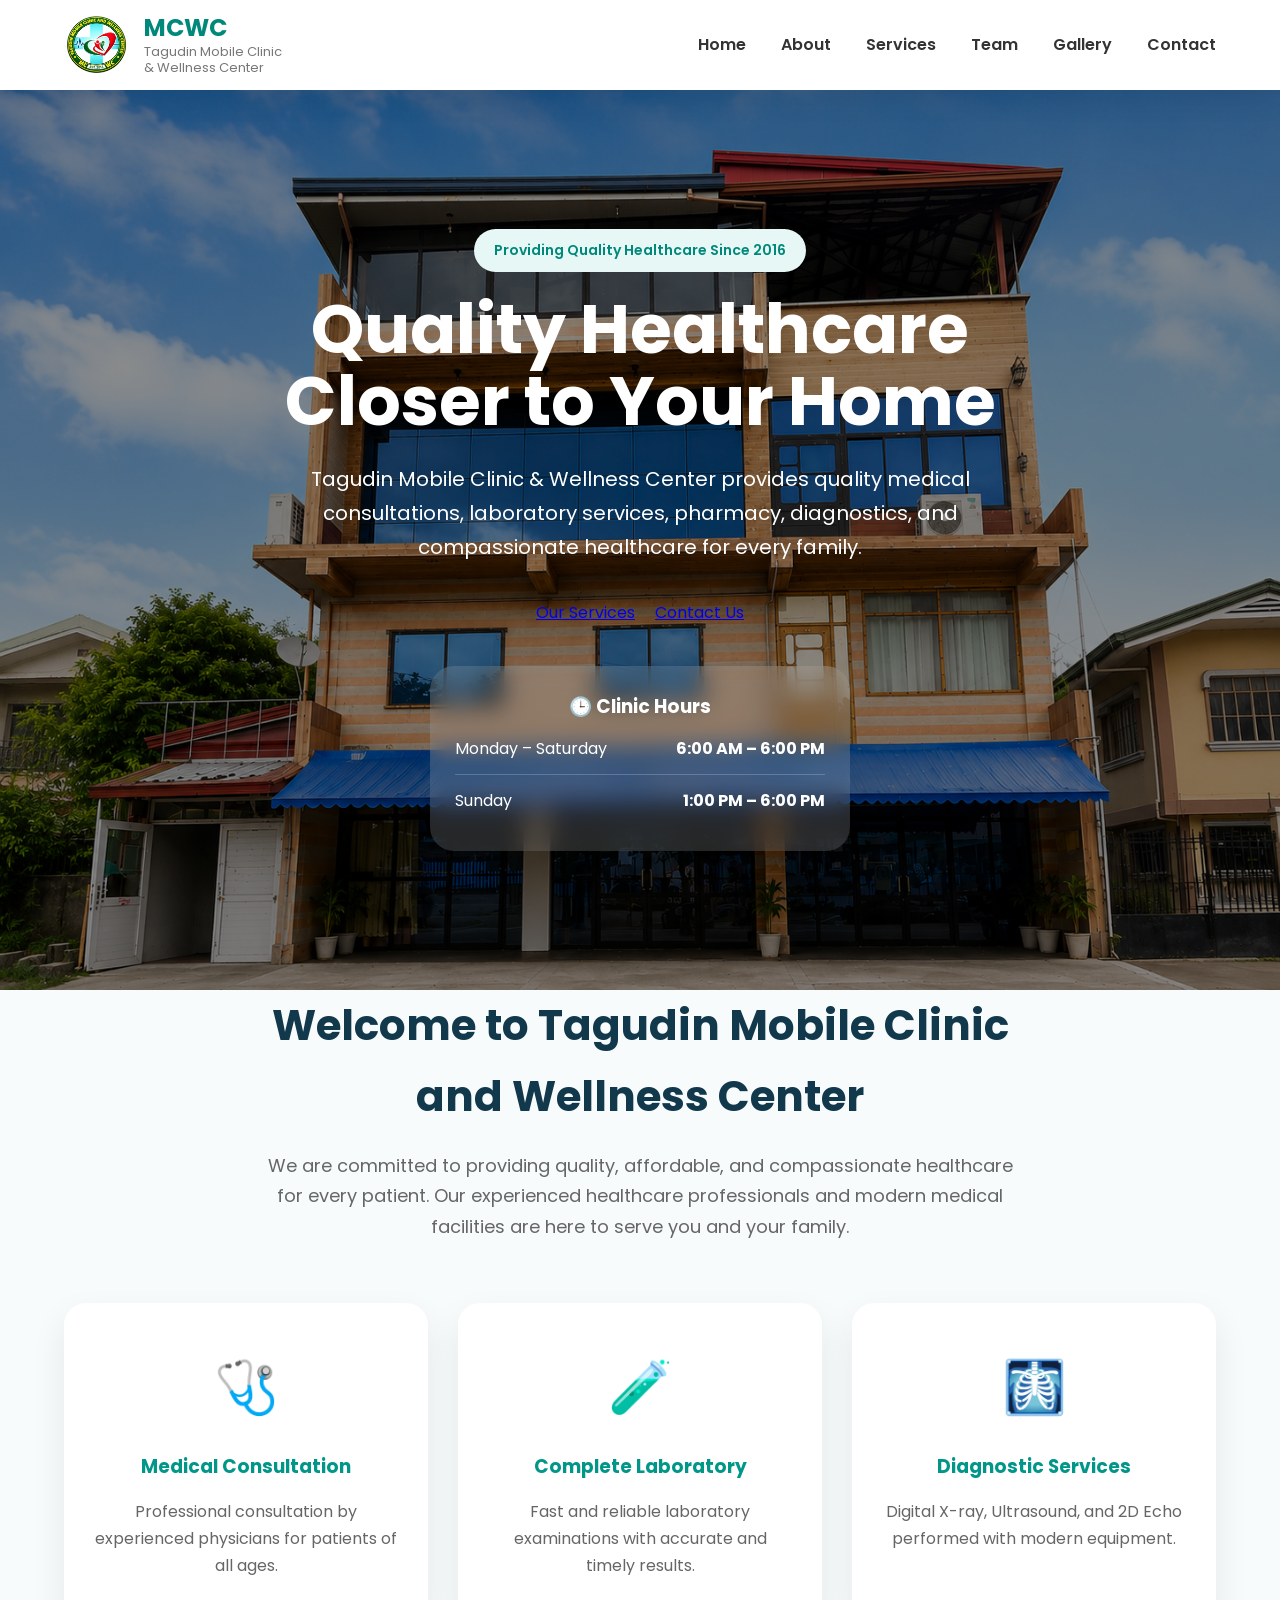
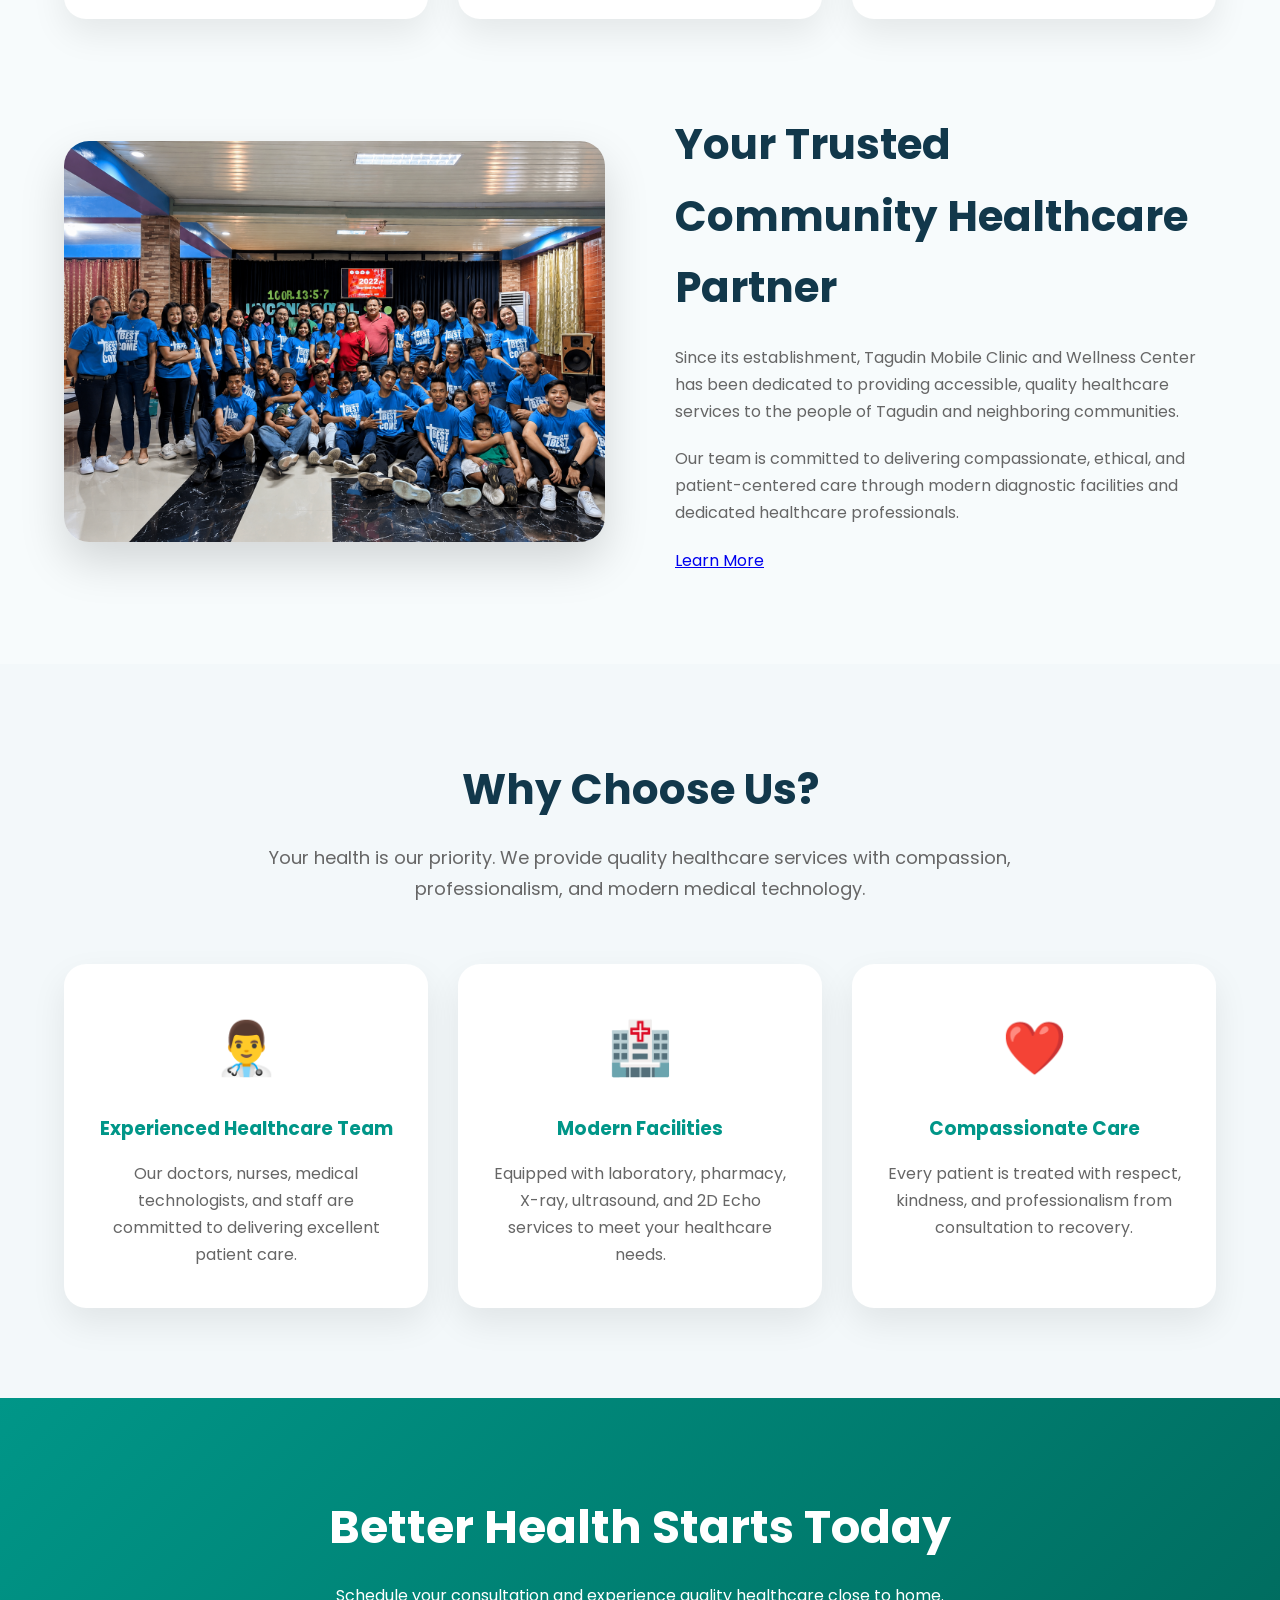
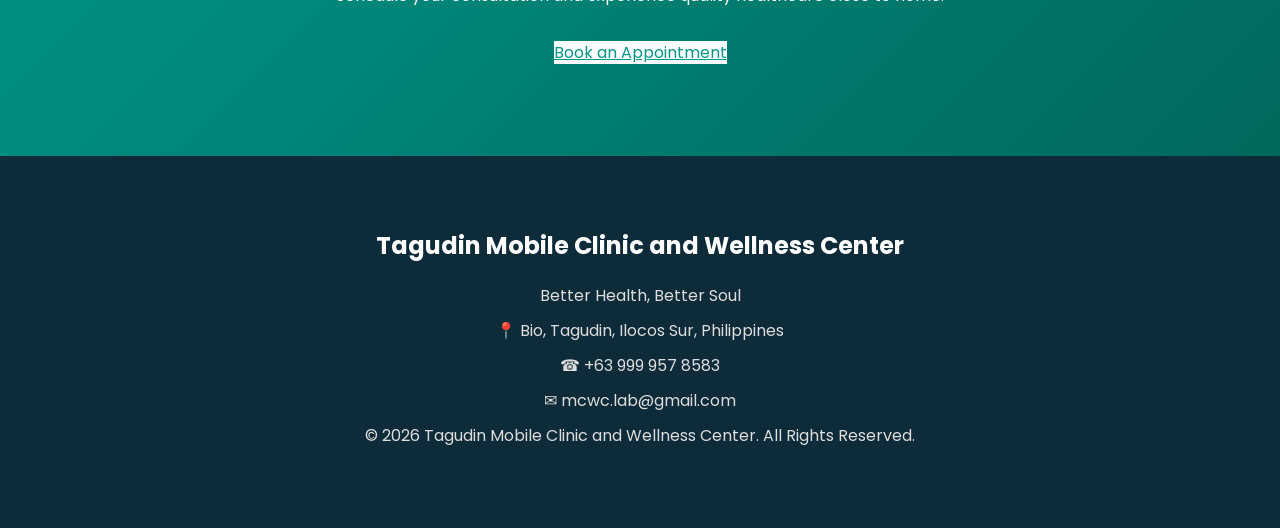
==== commit 189ddaf1: "Update index.html" ====
--- a/index.html
+++ b/index.html
@@ -29,16 +29,15 @@
 
 <img src="3F754AAE-42A2-4EC8-A2E9-E9939A0A56BD.png" alt="MCWC Logo">
 
-<div>
 
 <div class="brand-text">
 
-    <h2>MCWC</h2>
-
-    <span>
-        Tagudin Mobile Clinic<br>
-        &amp; Wellness Center
-    </span>
+<h2>MCWC</h2>
+
+<span>
+Tagudin Mobile Clinic<br>
+&amp; Wellness Center
+</span>
 
 </div>
 
--- a/style.css
+++ b/style.css
@@ -54,6 +54,13 @@
     align-items:center;
     gap:15px;
     text-decoration:none;
+    flex-direction:row;
+}
+
+.brand div{
+    display:flex;
+    flex-direction:column;
+    justify-content:center;
 }
 
 .brand img{
@@ -66,11 +73,15 @@
     color:#00897B;
     font-size:24px;
     font-weight:700;
+    margin:0;
+    line-height:1.1;
 }
 
 .brand span{
     color:#777;
     font-size:13px;
+    margin-top:3px;
+    line-height:1.2;
 }
 
 #navMenu{
@@ -335,50 +346,54 @@
 /* ==========================
    TEAM PAGE
 ========================== */
-
-.team-grid{
-    display:grid;
-    grid-template-columns:repeat(auto-fit,minmax(280px,1fr));
-    gap:35px;
-}
-
-.team-card{
+.doctor-card{
     background:#fff;
-    border-radius:20px;
+    border-radius:24px;
+    padding:30px;
+    text-align:center;
+    box-shadow:0 15px 35px rgba(0,0,0,.08);
+}
+
+.doctor-photo{
+    width:110px;
+    height:110px;
+    margin:0 auto 20px;
+    border-radius:50%;
+    background:#E8F5E9;
+    border:4px solid #009688;
+    display:flex;
+    align-items:center;
+    justify-content:center;
     overflow:hidden;
-    box-shadow:0 15px 35px rgba(0,0,0,.08);
-    transition:.35s;
-    text-align:center;
-}
-
-.team-card:hover{
-    transform:translateY(-8px);
-}
-
-.team-card img{
+}
+
+.doctor-photo img{
     width:100%;
-    height:300px;
+    height:100%;
     object-fit:cover;
-}
-
-.team-card-content{
-    padding:25px;
-}
-
-.team-card h3{
-    color:#12384b;
+    border-radius:50%;
+}
+
+.doctor-photo{
+    font-size:50px;
+}
+
+.doctor-card h3{
+    font-size:30px;
+    margin-bottom:10px;
+    color:#004D40;
+}
+
+.specialty{
+    color:#009688;
+    font-size:22px;
+    font-weight:700;
     margin-bottom:8px;
 }
 
-.team-card h4{
-    color:#009688;
-    margin-bottom:15px;
-    font-weight:600;
-}
-
-.team-card p{
-    color:#666;
-    font-size:15px;
+.position{
+    color:#777;
+    font-size:18px;
 }
 /* ==========================
    SERVICES PAGE
@@ -727,24 +742,23 @@
 
 @media(max-width:900px){
 
-.hero-grid{
-    grid-template-columns:1fr;
-}
-
-.hero-right{
-    order:-1;
-}
-
-.hero-left{
-    text-align:center;
-}
-
-.hero-left h1{
-    font-size:42px;
-}
-
-.hero-stats{
-    grid-template-columns:1fr;
+@media(max-width:900px){
+
+.doctor-photo{
+    width:95px;
+    height:95px;
+}
+
+.doctor-card h3{
+    font-size:22px;
+}
+
+.specialty{
+    font-size:18px;
+}
+
+.position{
+    font-size:16px;
 }
 
 }
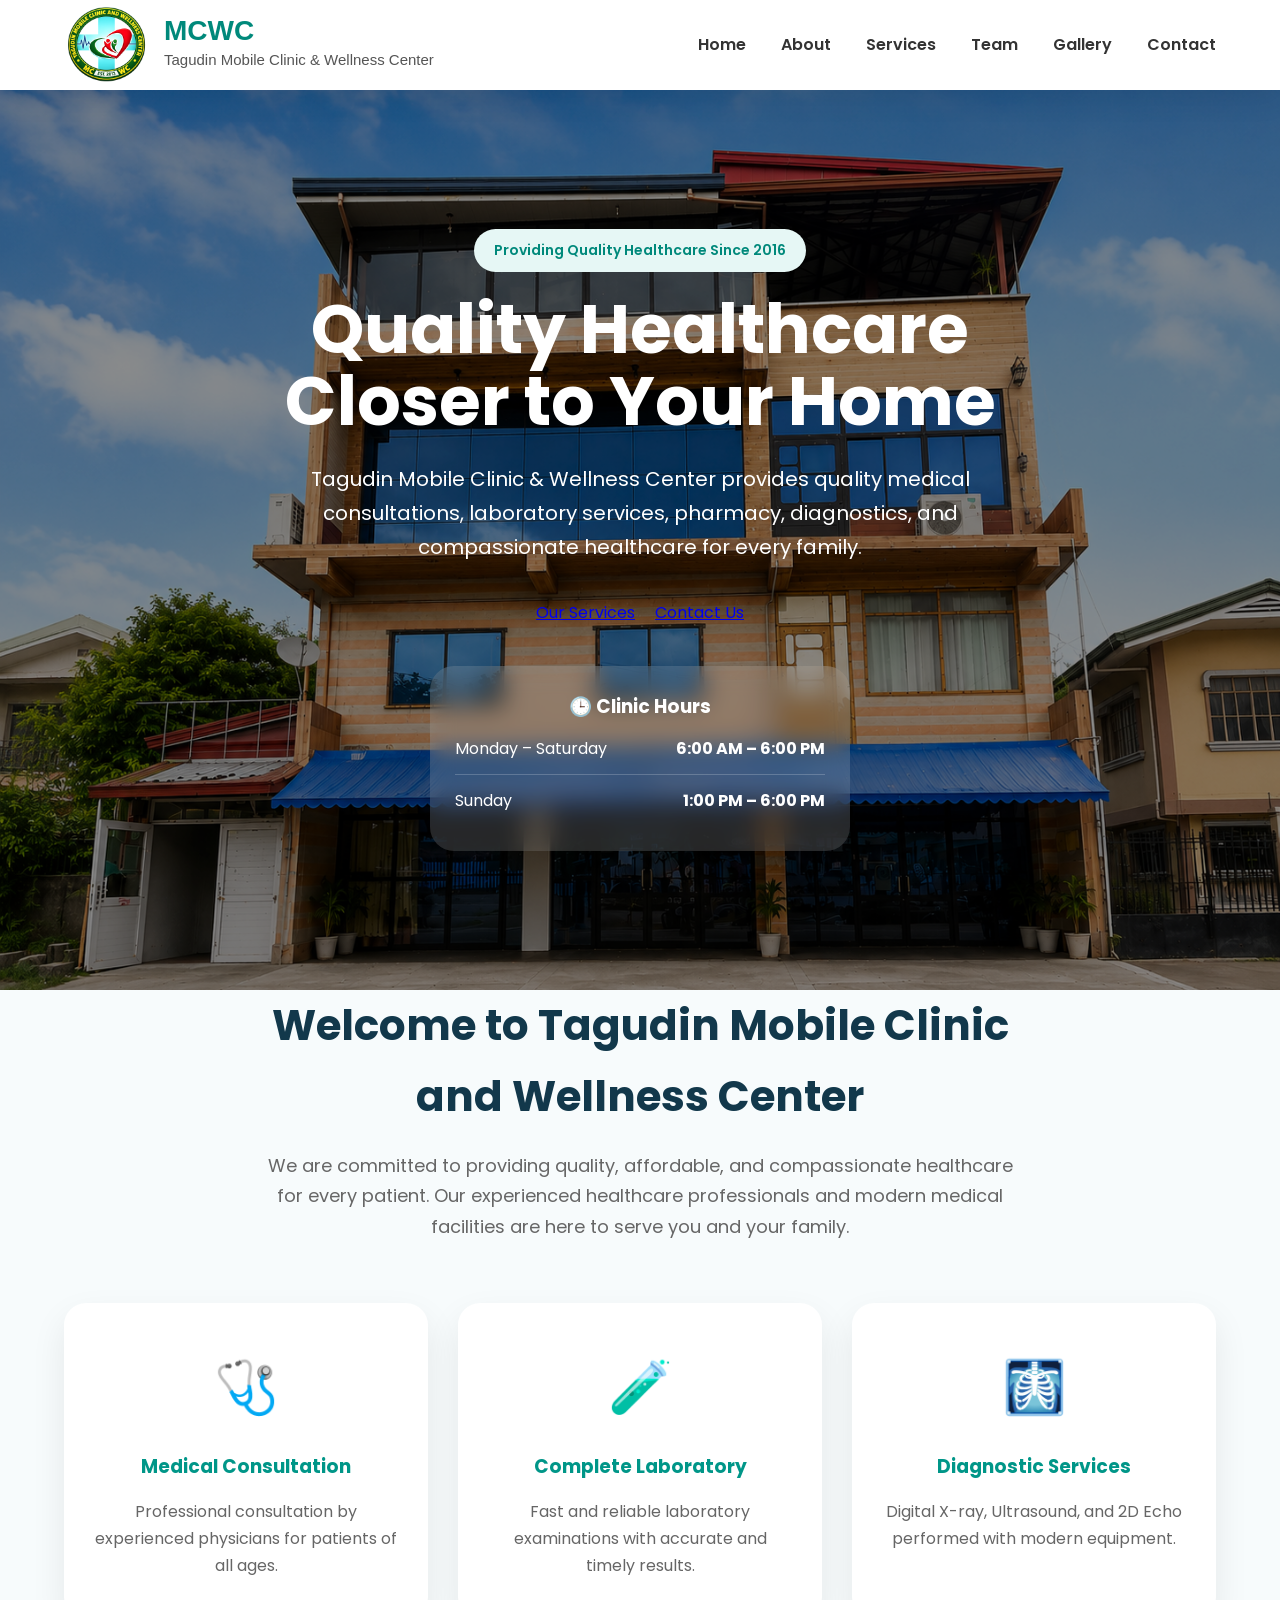
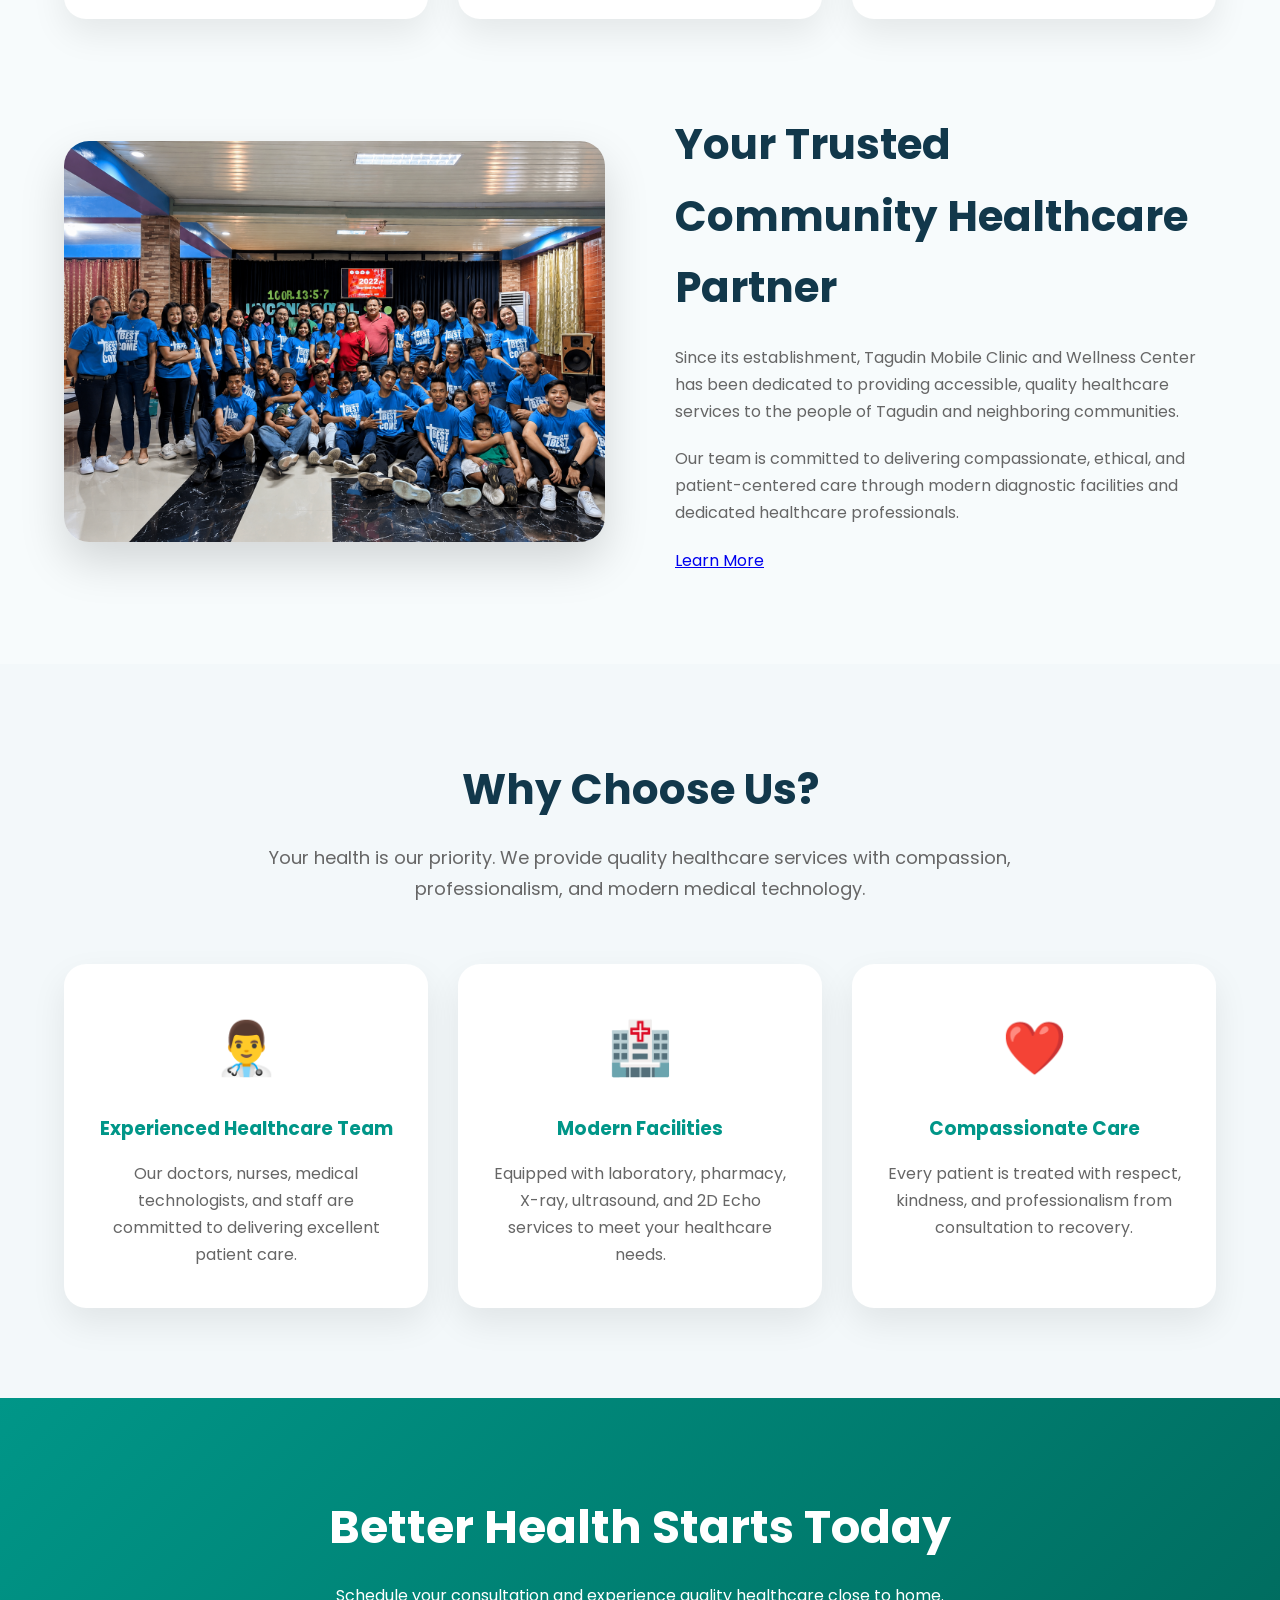
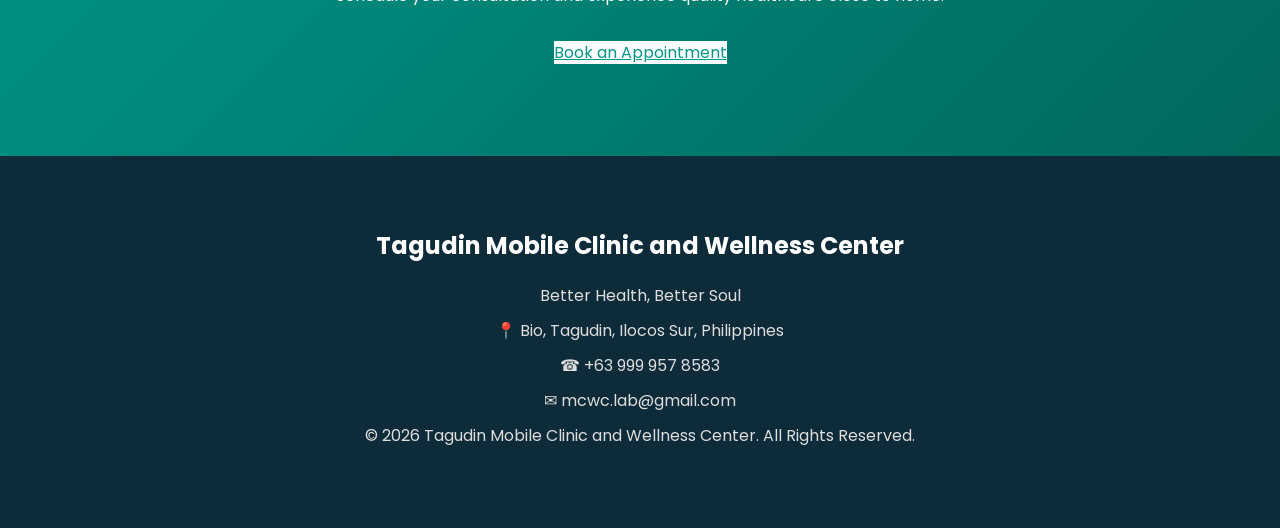
==== commit 48e1bed9: "Update index.html" ====
--- a/index.html
+++ b/index.html
@@ -34,10 +34,7 @@
 
 <h2>MCWC</h2>
 
-<span>
-Tagudin Mobile Clinic<br>
-&amp; Wellness Center
-</span>
+<span>Tagudin Mobile Clinic &amp; Wellness Center</span>
 
 </div>
 
--- a/style.css
+++ b/style.css
@@ -43,10 +43,11 @@
 }
 
 nav{
-    height:90px;
+    min-height:90px;
     display:flex;
     align-items:center;
     justify-content:space-between;
+    flex-wrap:nowrap;
 }
 
 .brand{
@@ -54,34 +55,40 @@
     align-items:center;
     gap:15px;
     text-decoration:none;
-    flex-direction:row;
-}
-
-.brand div{
+    flex-shrink:0;
+}
+.brand-text{
     display:flex;
     flex-direction:column;
     justify-content:center;
 }
 
+.brand div{
+    display:flex;
+    flex-direction:column;
+    justify-content:center;
+}
+
 .brand img{
-    width:65px;
-    height:65px;
+    width:85px;
+    height:85px;
     object-fit:contain;
 }
+
 
 .brand h2{
     color:#00897B;
-    font-size:24px;
-    font-weight:700;
-    margin:0;
-    line-height:1.1;
+    font-size:28px;
+    font-weight:800;
+    margin-bottom:2px;
+    line-height:1;
 }
 
 .brand span{
-    color:#777;
-    font-size:13px;
-    margin-top:3px;
-    line-height:1.2;
+    color:#555;
+    font-size:15px;
+    font-weight:500;
+    white-space:nowrap;
 }
 
 #navMenu{
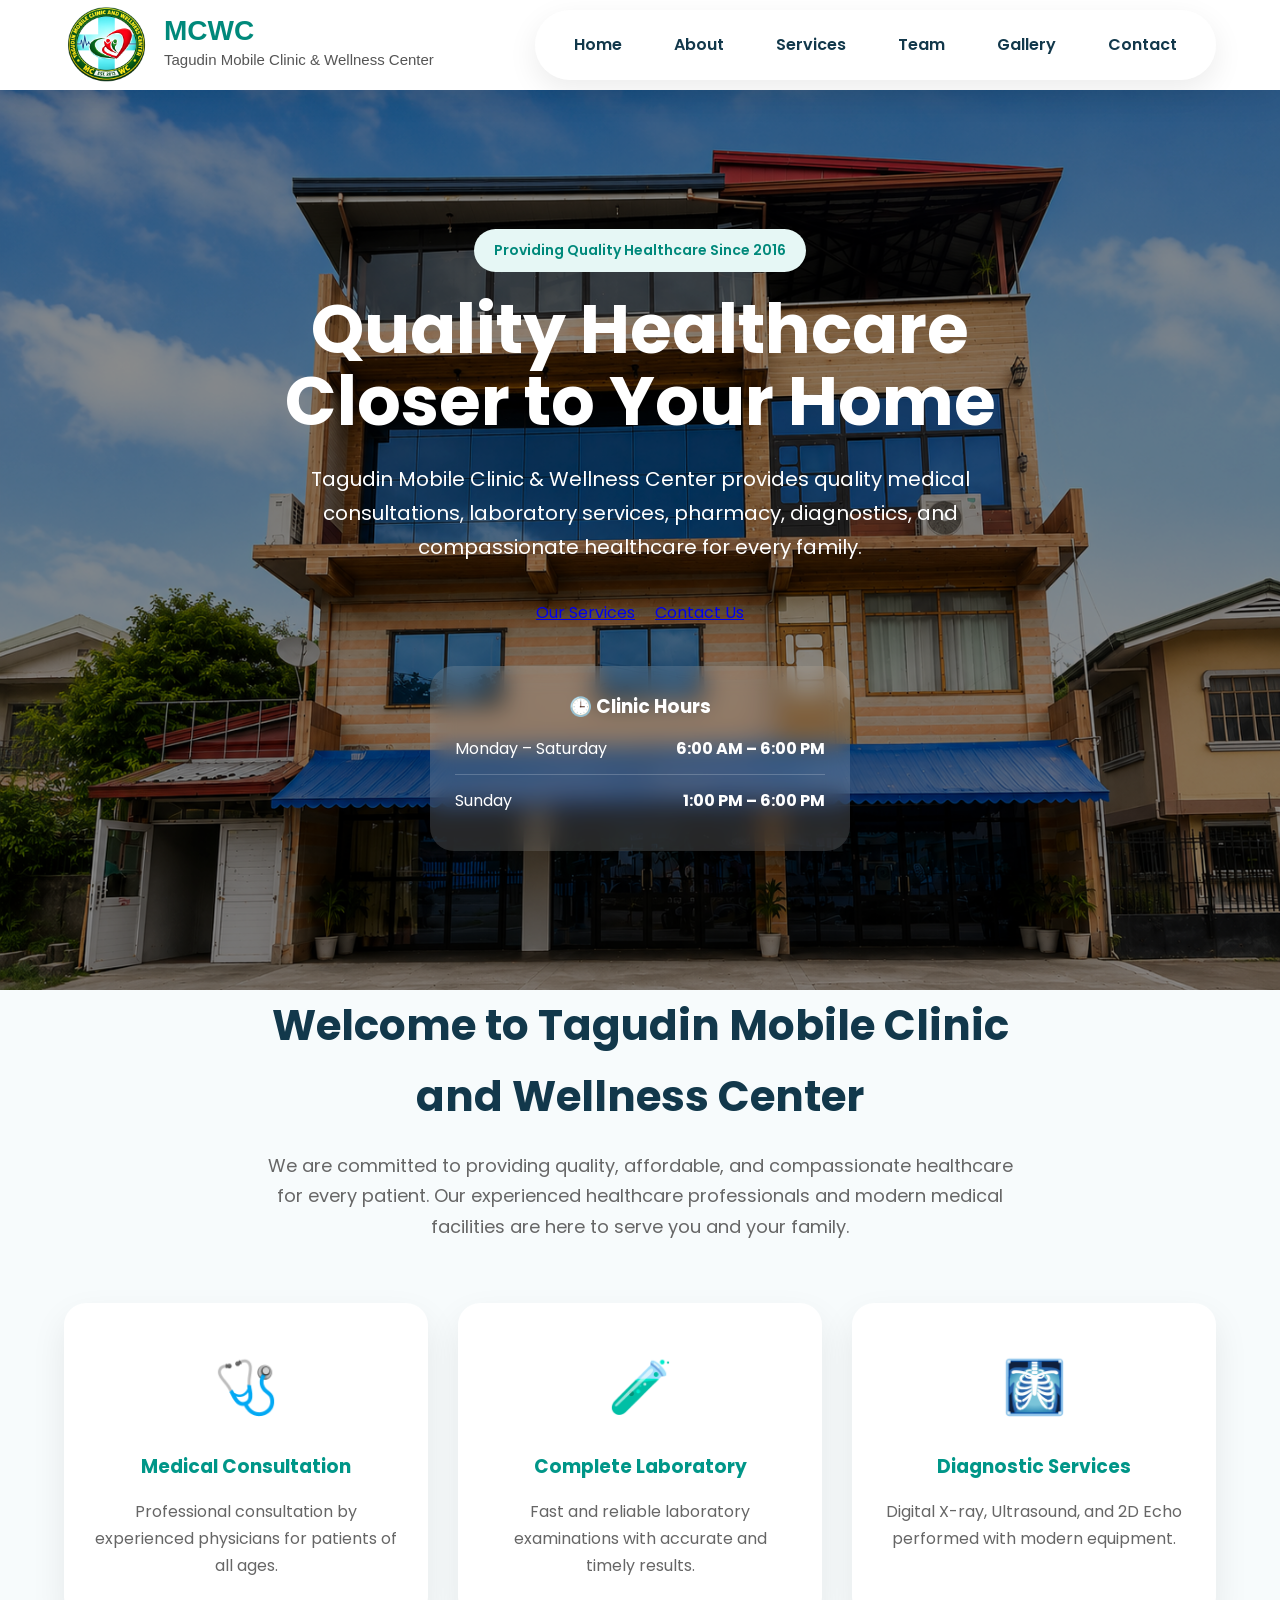
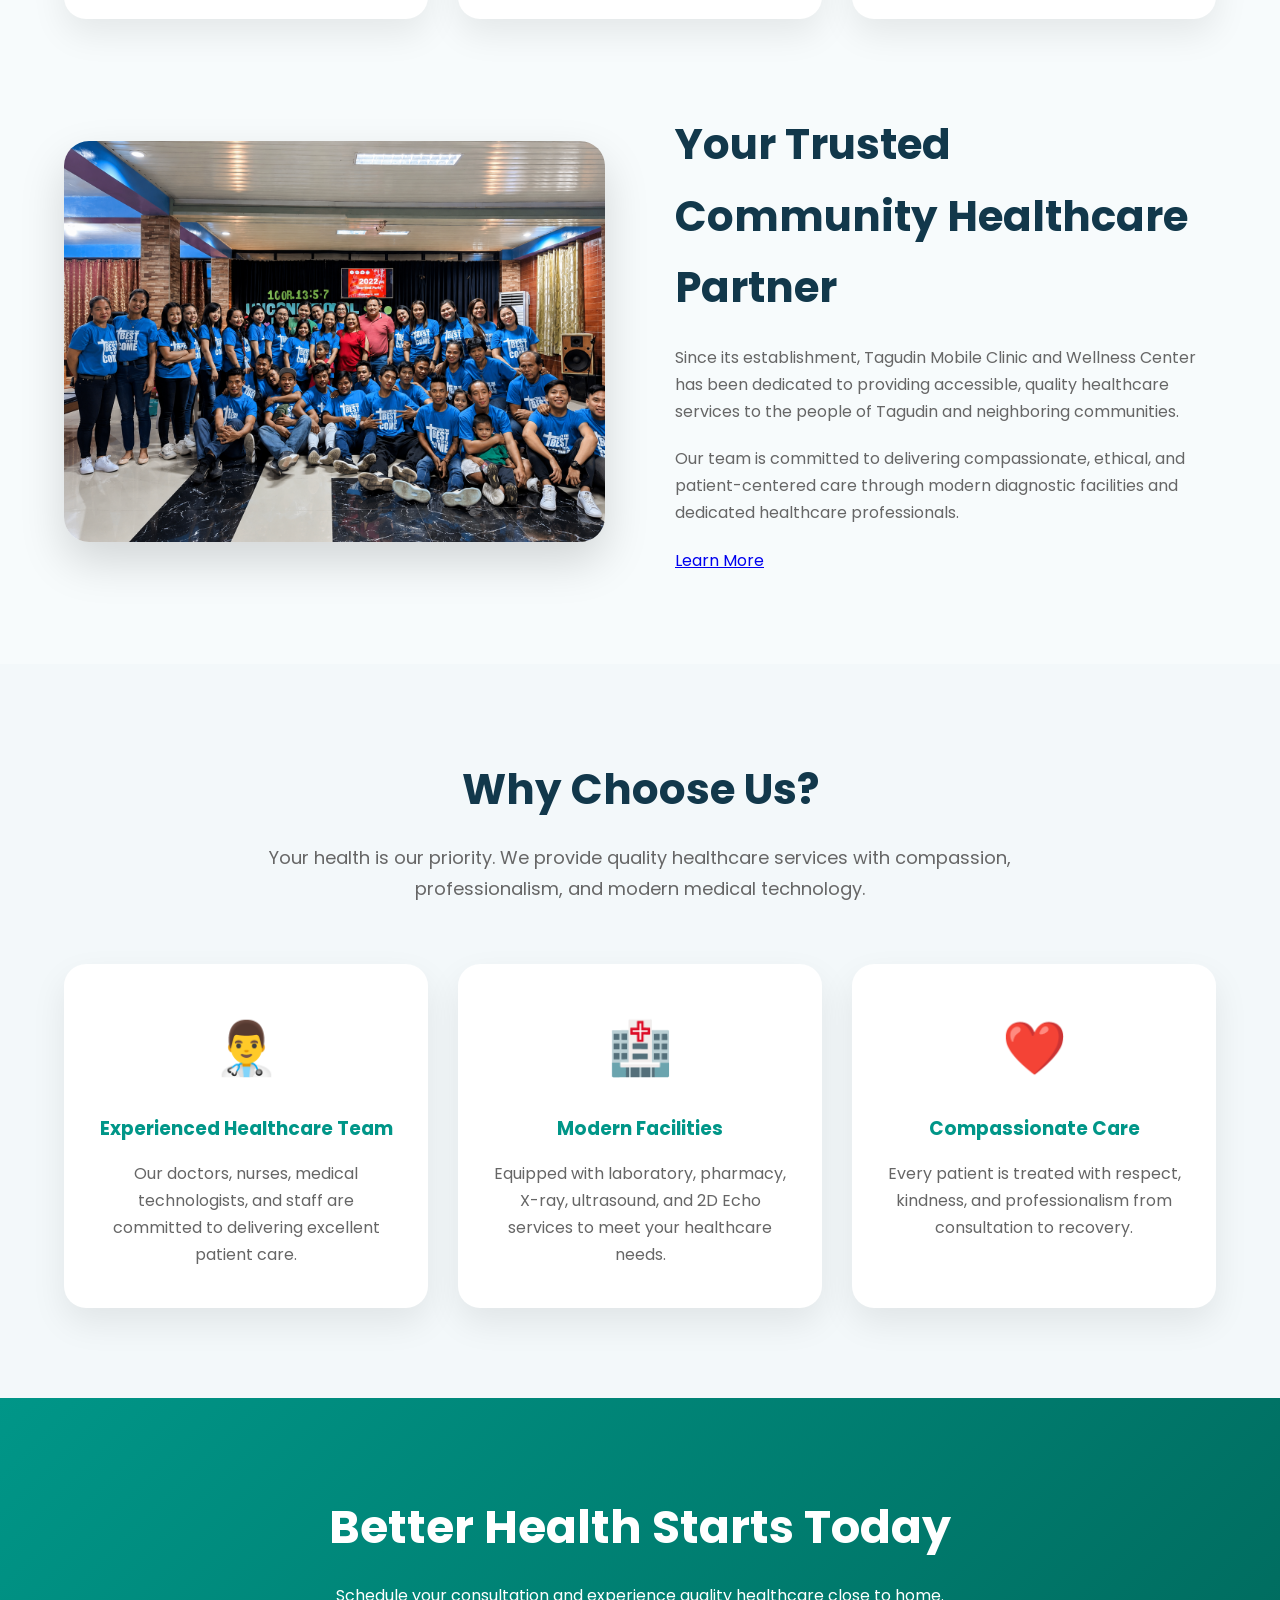
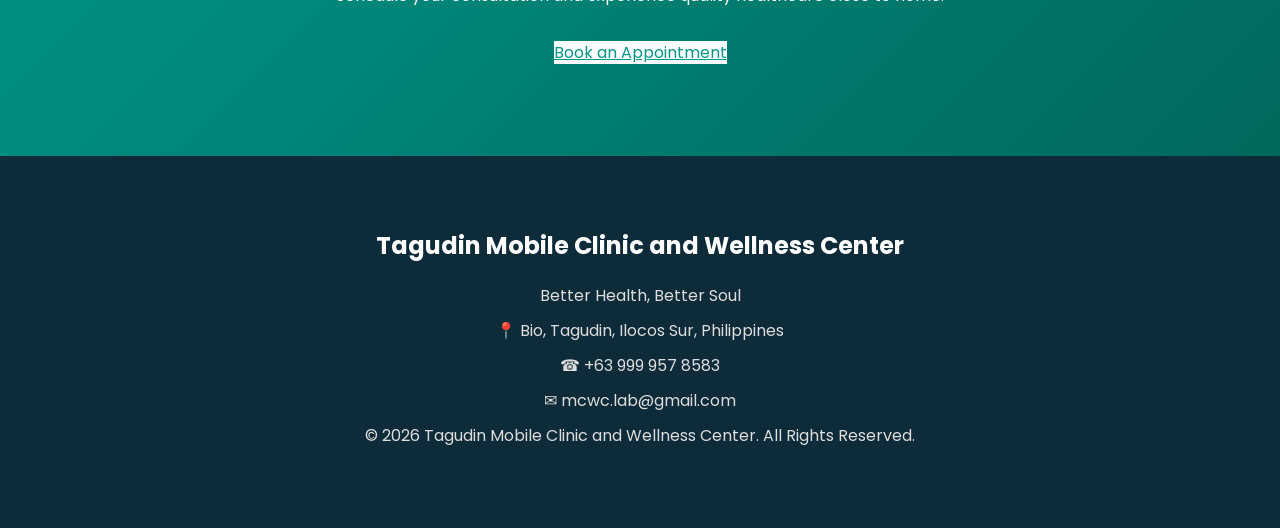
==== commit 9a9ce58b: "Update index.html" ====
--- a/index.html
+++ b/index.html
@@ -93,16 +93,9 @@
         </p>
 
         <div class="hero-buttons">
-
-            <a href="services.html" class="btn">
-                Our Services
-            </a>
-
-            <a href="contact.html" class="btn btn-outline">
-                Contact Us
-            </a>
-
-        </div>
+    <a href="services.html" class="btn btn-primary">Our Services</a>
+    <a href="#contact" class="btn btn-glass">Contact Us</a>
+</div>
 
         <div class="clinic-hours">
 
--- a/style.css
+++ b/style.css
@@ -93,19 +93,33 @@
 
 #navMenu{
     display:flex;
-    gap:35px;
+    align-items:center;
+    gap:12px;
     list-style:none;
+    padding:10px 18px;
+    border-radius:999px;
+    background:rgba(255,255,255,.22);
+    backdrop-filter:blur(14px);
+    -webkit-backdrop-filter:blur(14px);
+    border:1px solid rgba(255,255,255,.35);
+    box-shadow:0 10px 30px rgba(0,0,0,.08);
 }
 
 #navMenu a{
+    display:block;
+    padding:10px 20px;
+    border-radius:999px;
     text-decoration:none;
-    color:#333;
+    color:#12384b;
     font-weight:600;
-    transition:.3s;
+    transition:all .35s ease;
 }
 
 #navMenu a:hover{
-    color:#009688;
+    background:rgba(0,150,136,.12);
+    color:#00897B;
+    backdrop-filter:blur(8px);
+    box-shadow:0 5px 18px rgba(0,150,136,.18);
 }
 
 .menu-toggle{
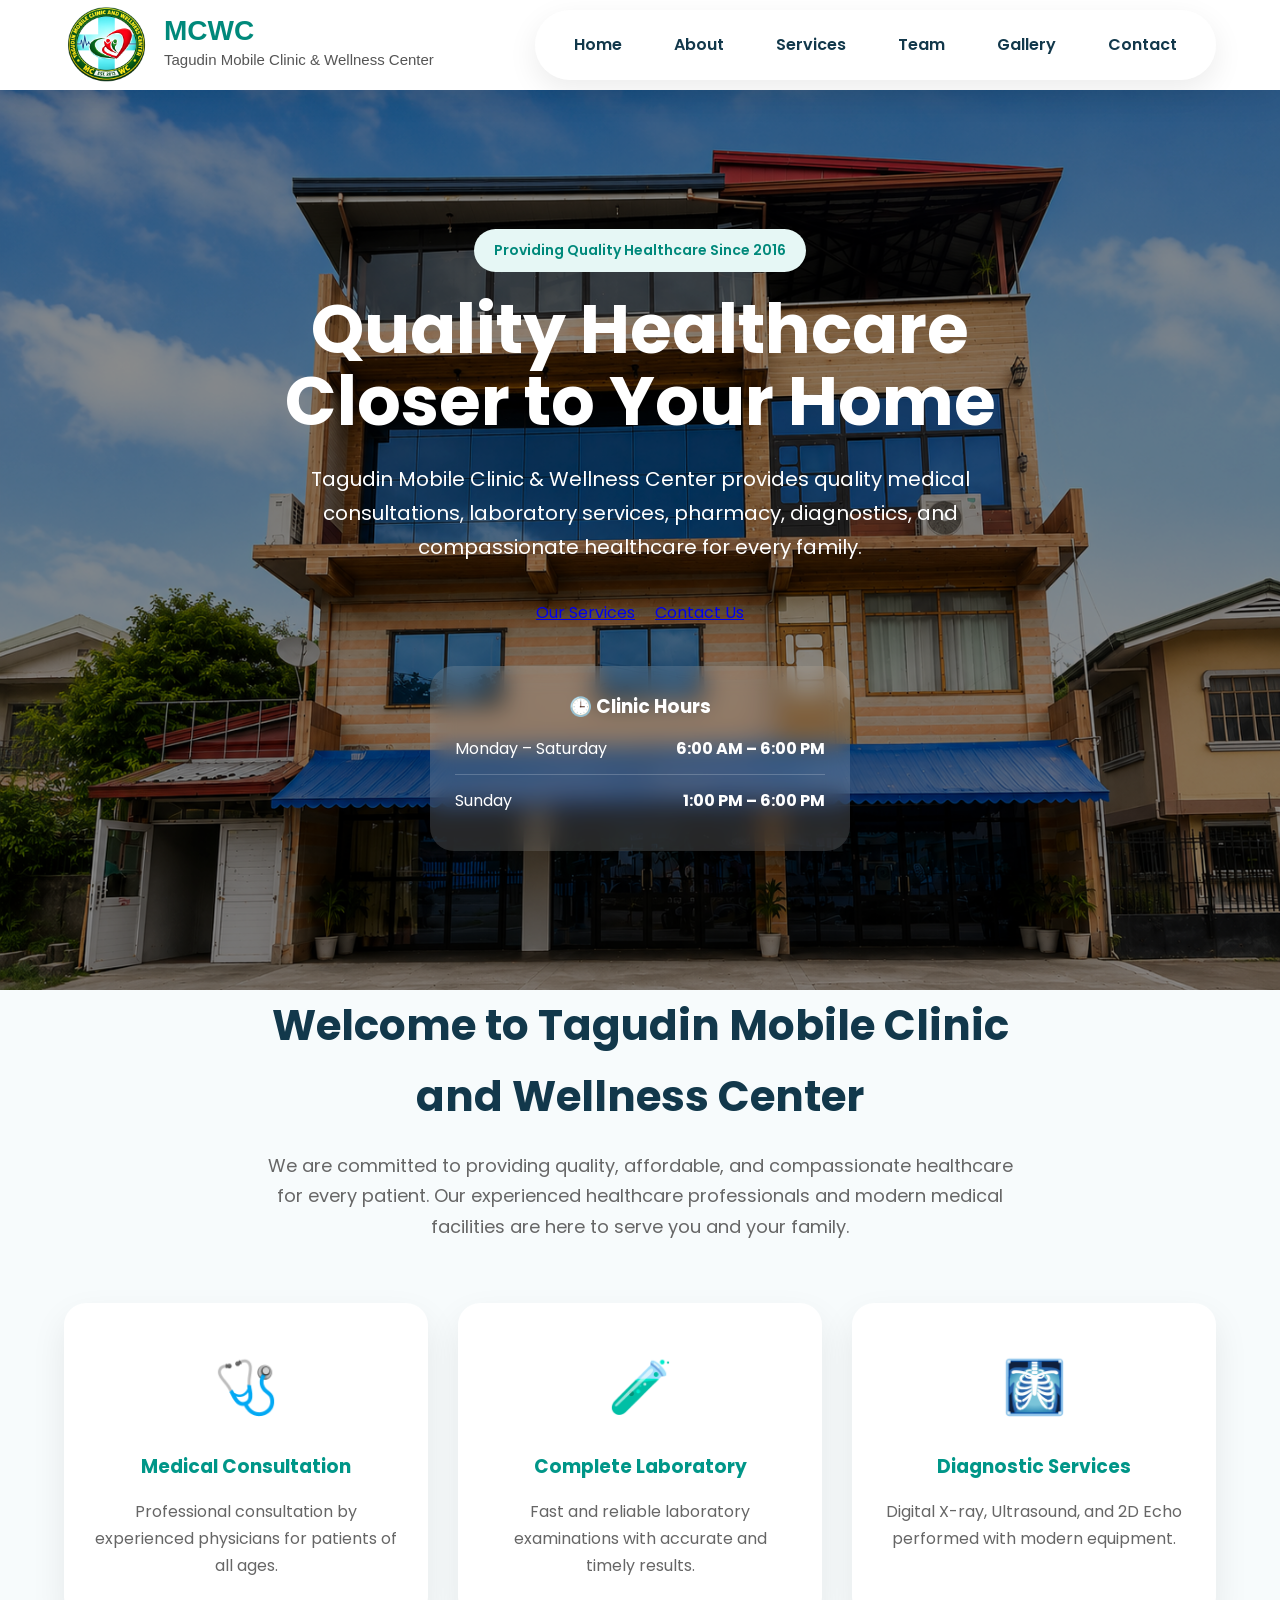
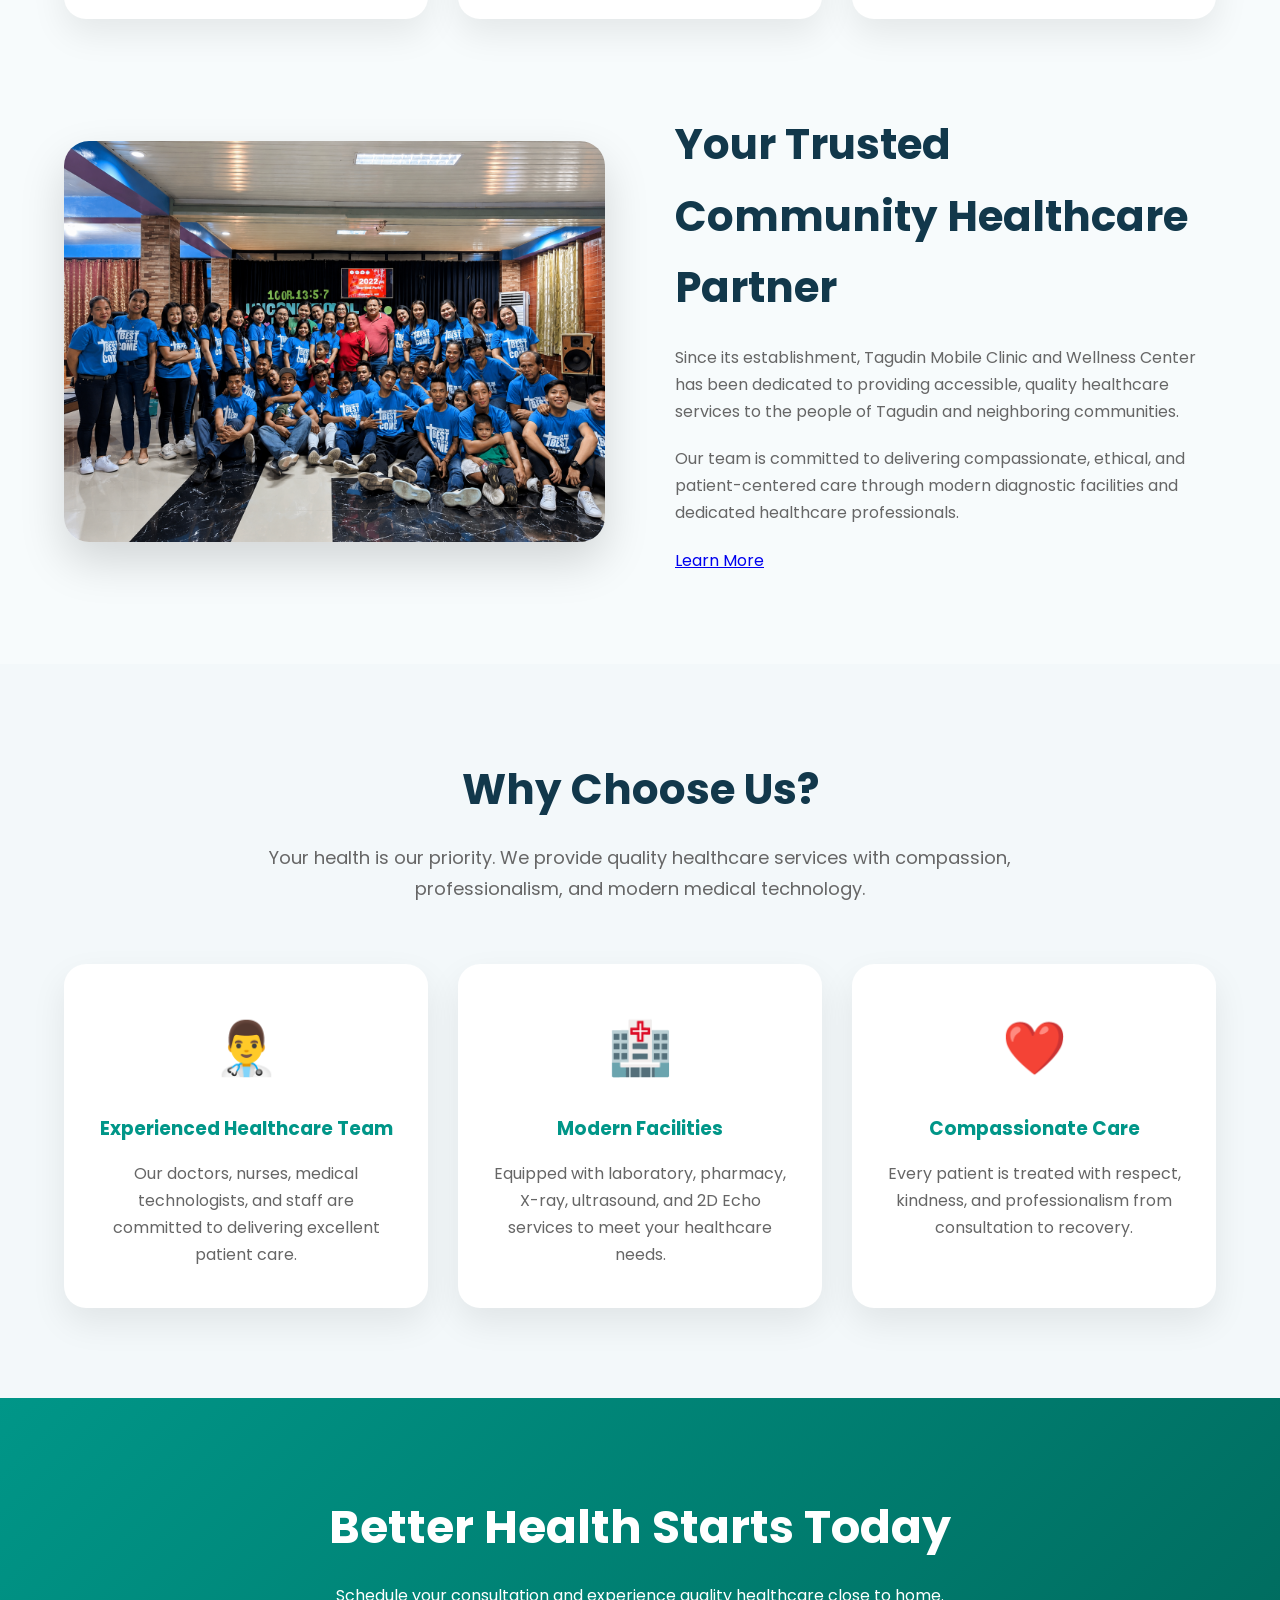
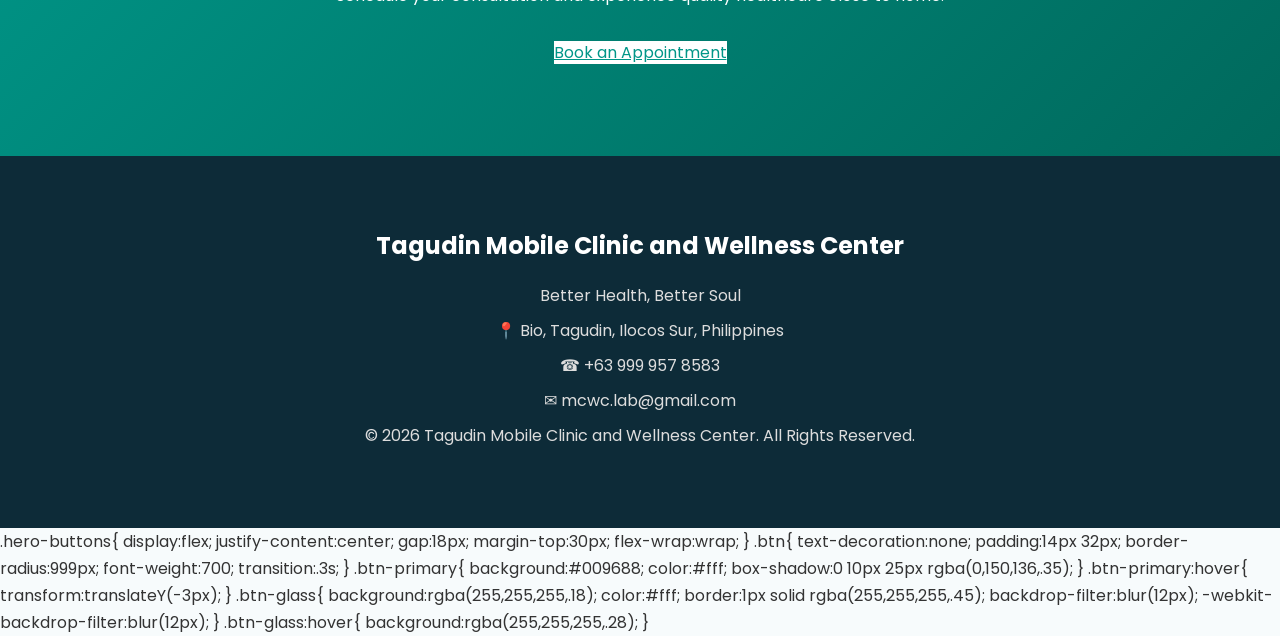
==== commit 132b83f8: "Update index.html" ====
--- a/index.html
+++ b/index.html
@@ -319,4 +319,40 @@
 </body>
 
 </html>
-
+.hero-buttons{
+    display:flex;
+    justify-content:center;
+    gap:18px;
+    margin-top:30px;
+    flex-wrap:wrap;
+}
+
+.btn{
+    text-decoration:none;
+    padding:14px 32px;
+    border-radius:999px;
+    font-weight:700;
+    transition:.3s;
+}
+
+.btn-primary{
+    background:#009688;
+    color:#fff;
+    box-shadow:0 10px 25px rgba(0,150,136,.35);
+}
+
+.btn-primary:hover{
+    transform:translateY(-3px);
+}
+
+.btn-glass{
+    background:rgba(255,255,255,.18);
+    color:#fff;
+    border:1px solid rgba(255,255,255,.45);
+    backdrop-filter:blur(12px);
+    -webkit-backdrop-filter:blur(12px);
+}
+
+.btn-glass:hover{
+    background:rgba(255,255,255,.28);
+}
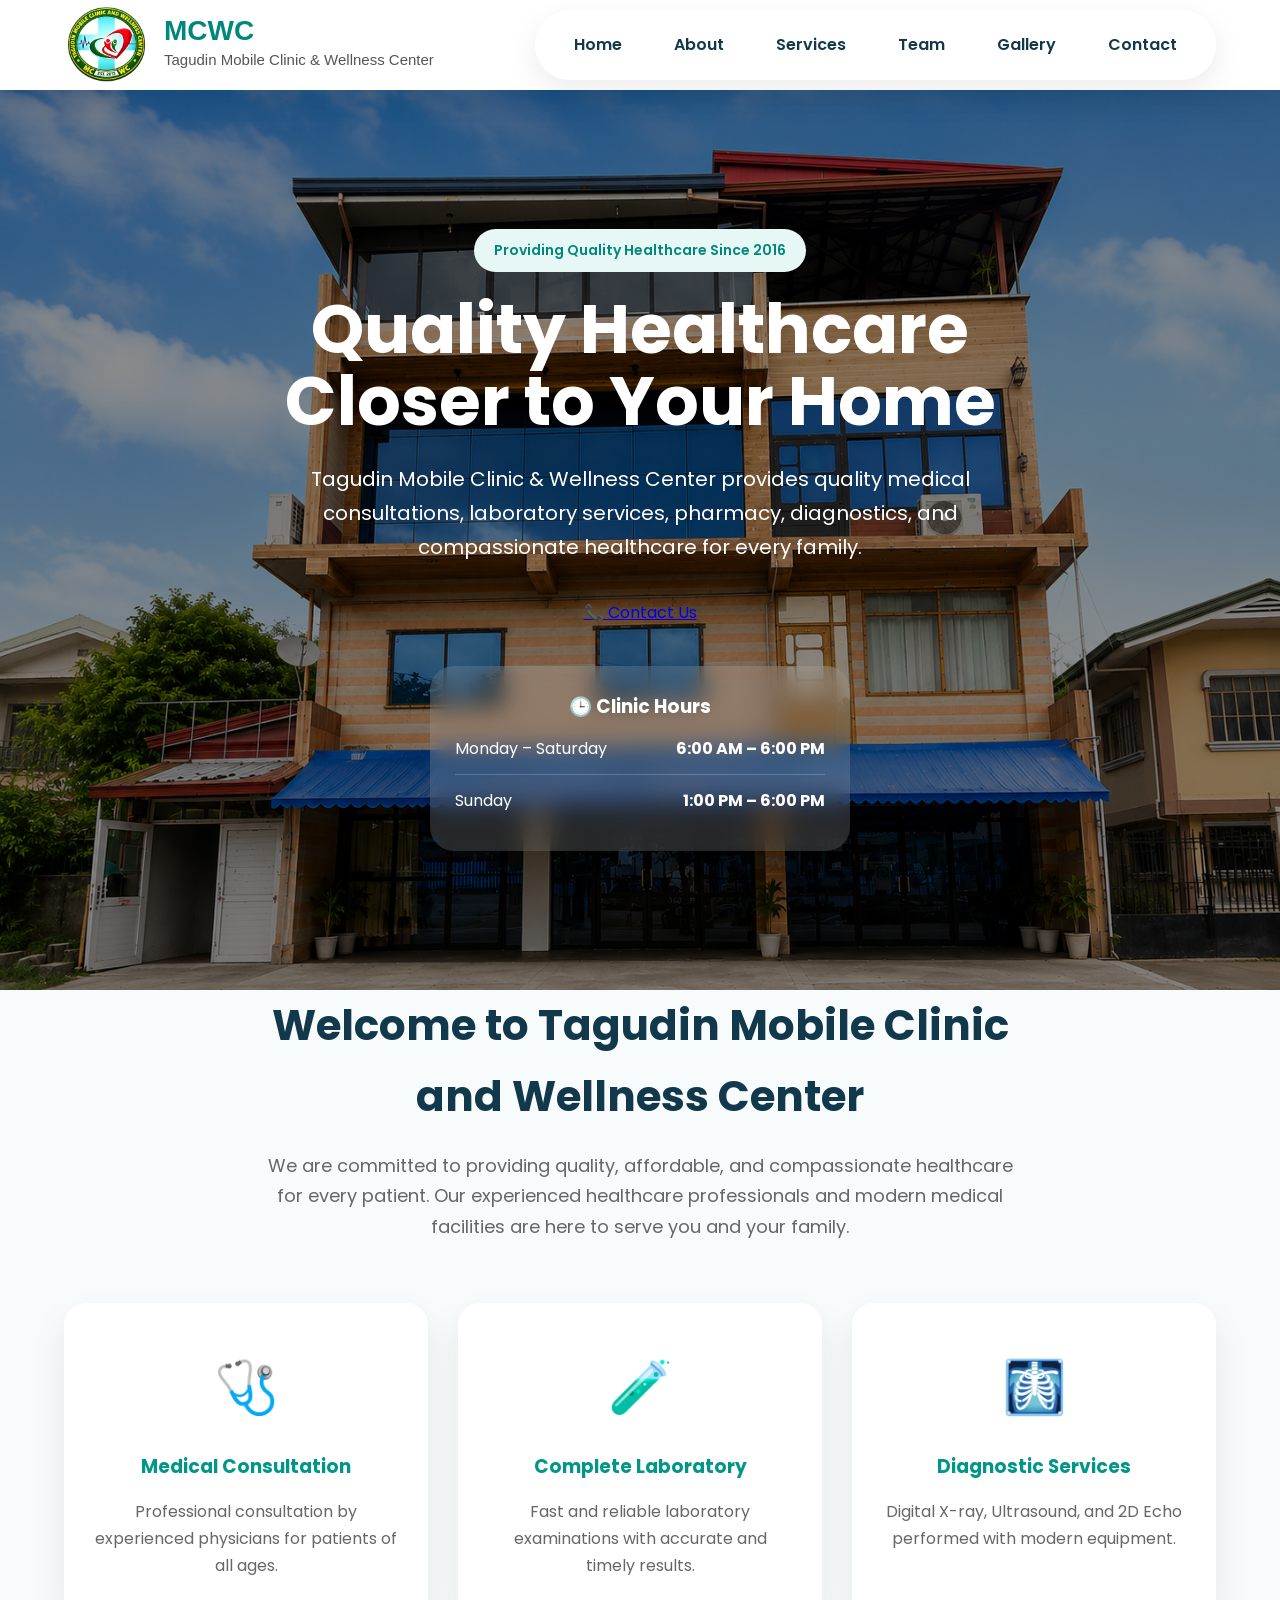
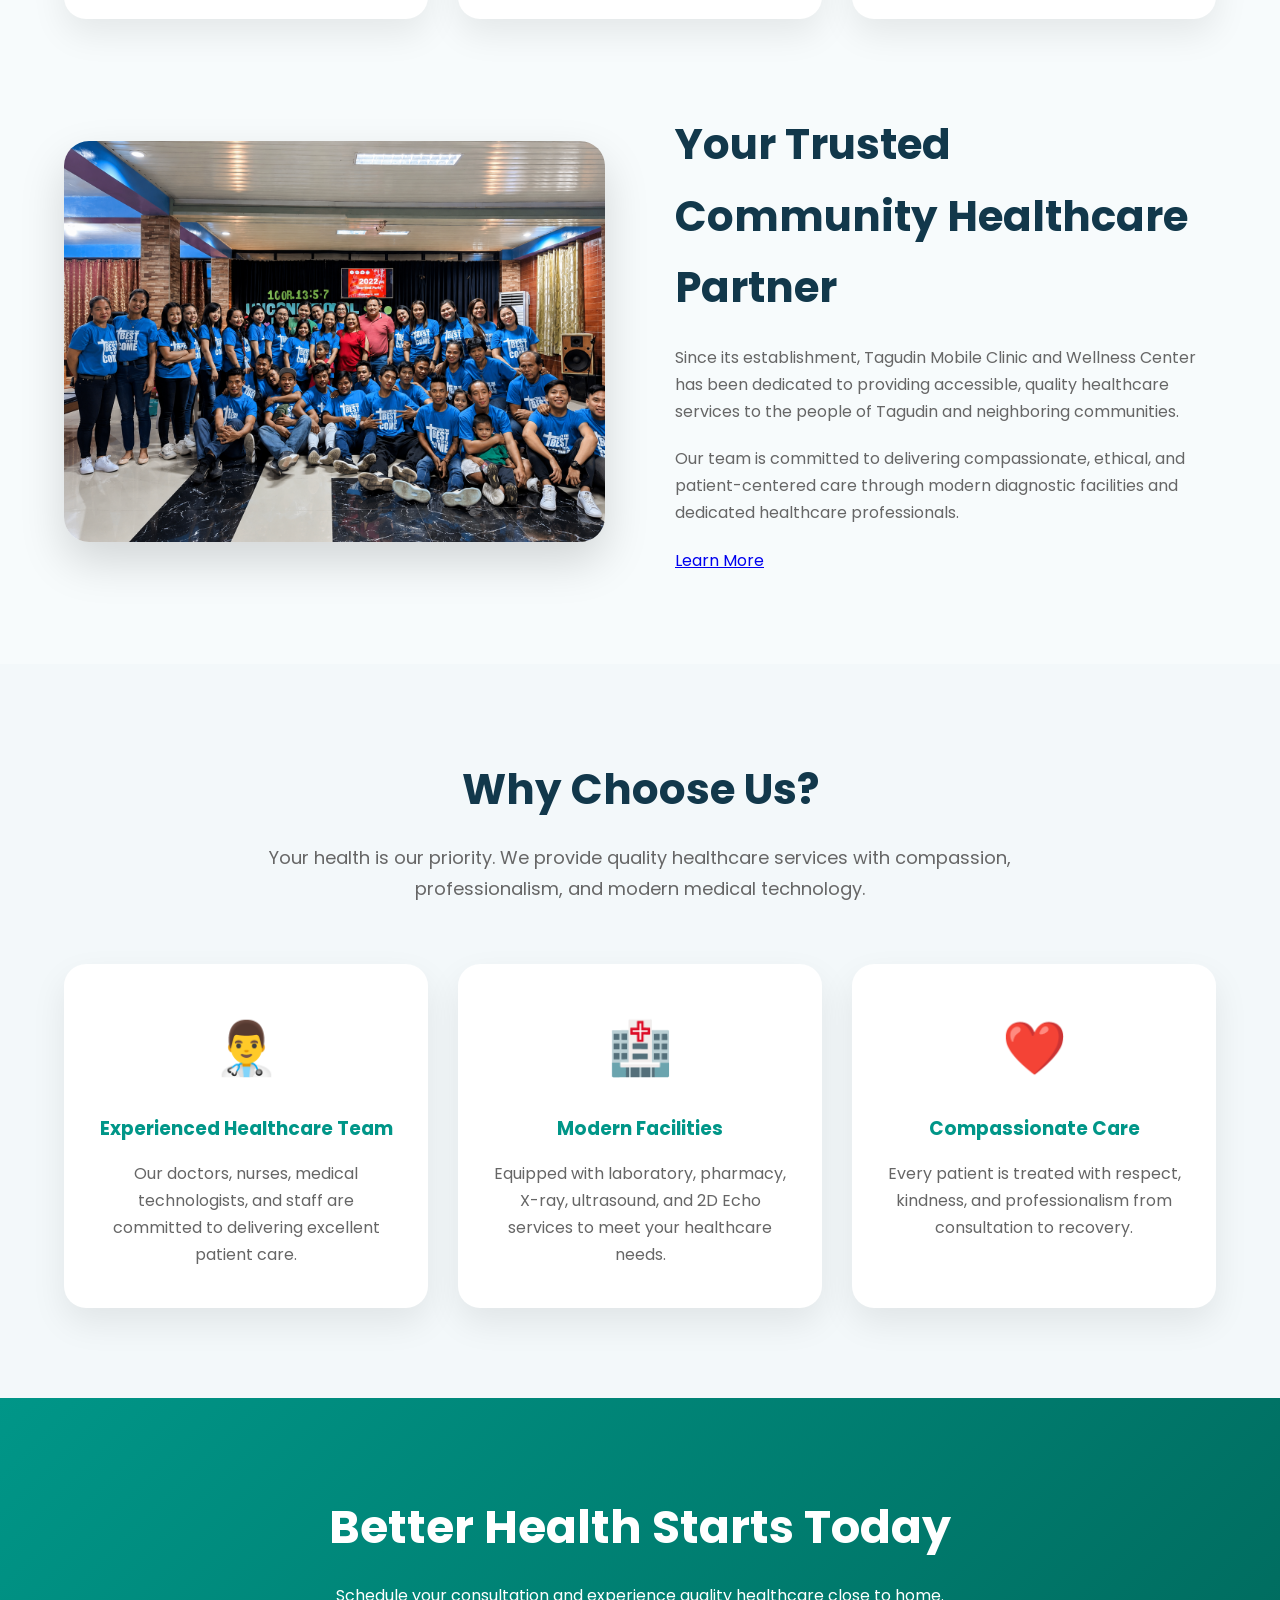
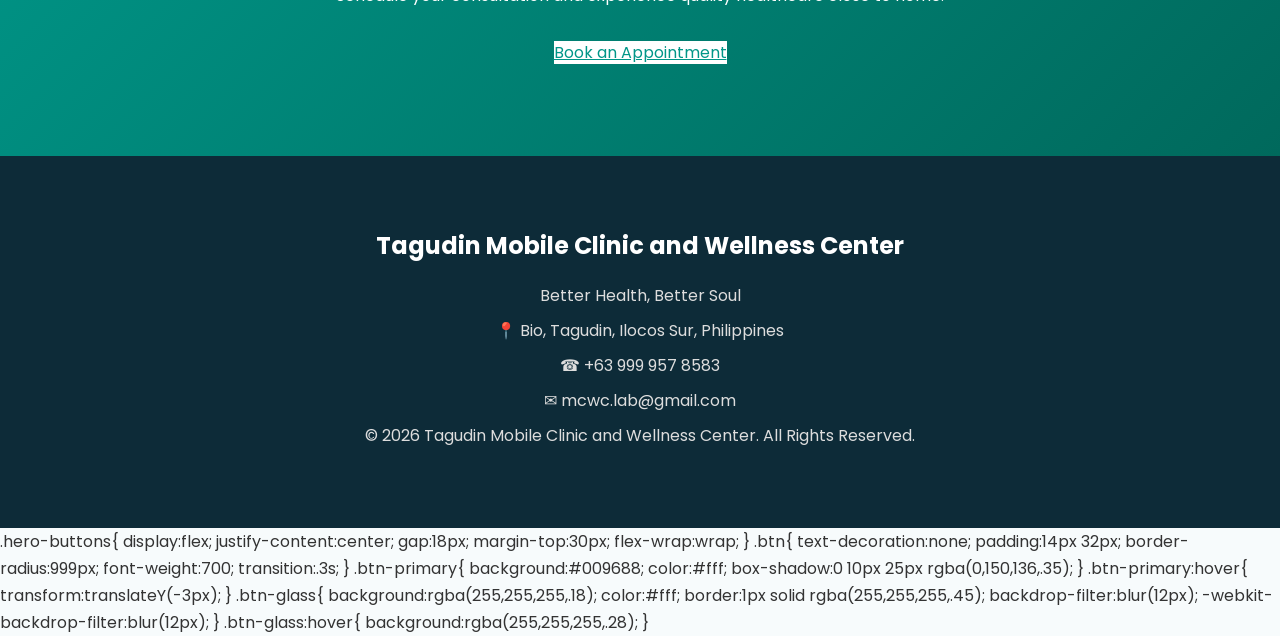
==== commit 9046dc2a: "Update index.html" ====
--- a/index.html
+++ b/index.html
@@ -92,9 +92,10 @@
             laboratory services, pharmacy, diagnostics, and compassionate healthcare for every family.
         </p>
 
-        <div class="hero-buttons">
-    <a href="services.html" class="btn btn-primary">Our Services</a>
-    <a href="#contact" class="btn btn-glass">Contact Us</a>
+      <div class="hero-buttons">
+    <a href="#contact" class="hero-contact-btn">
+        📞 Contact Us
+    </a>
 </div>
 
         <div class="clinic-hours">
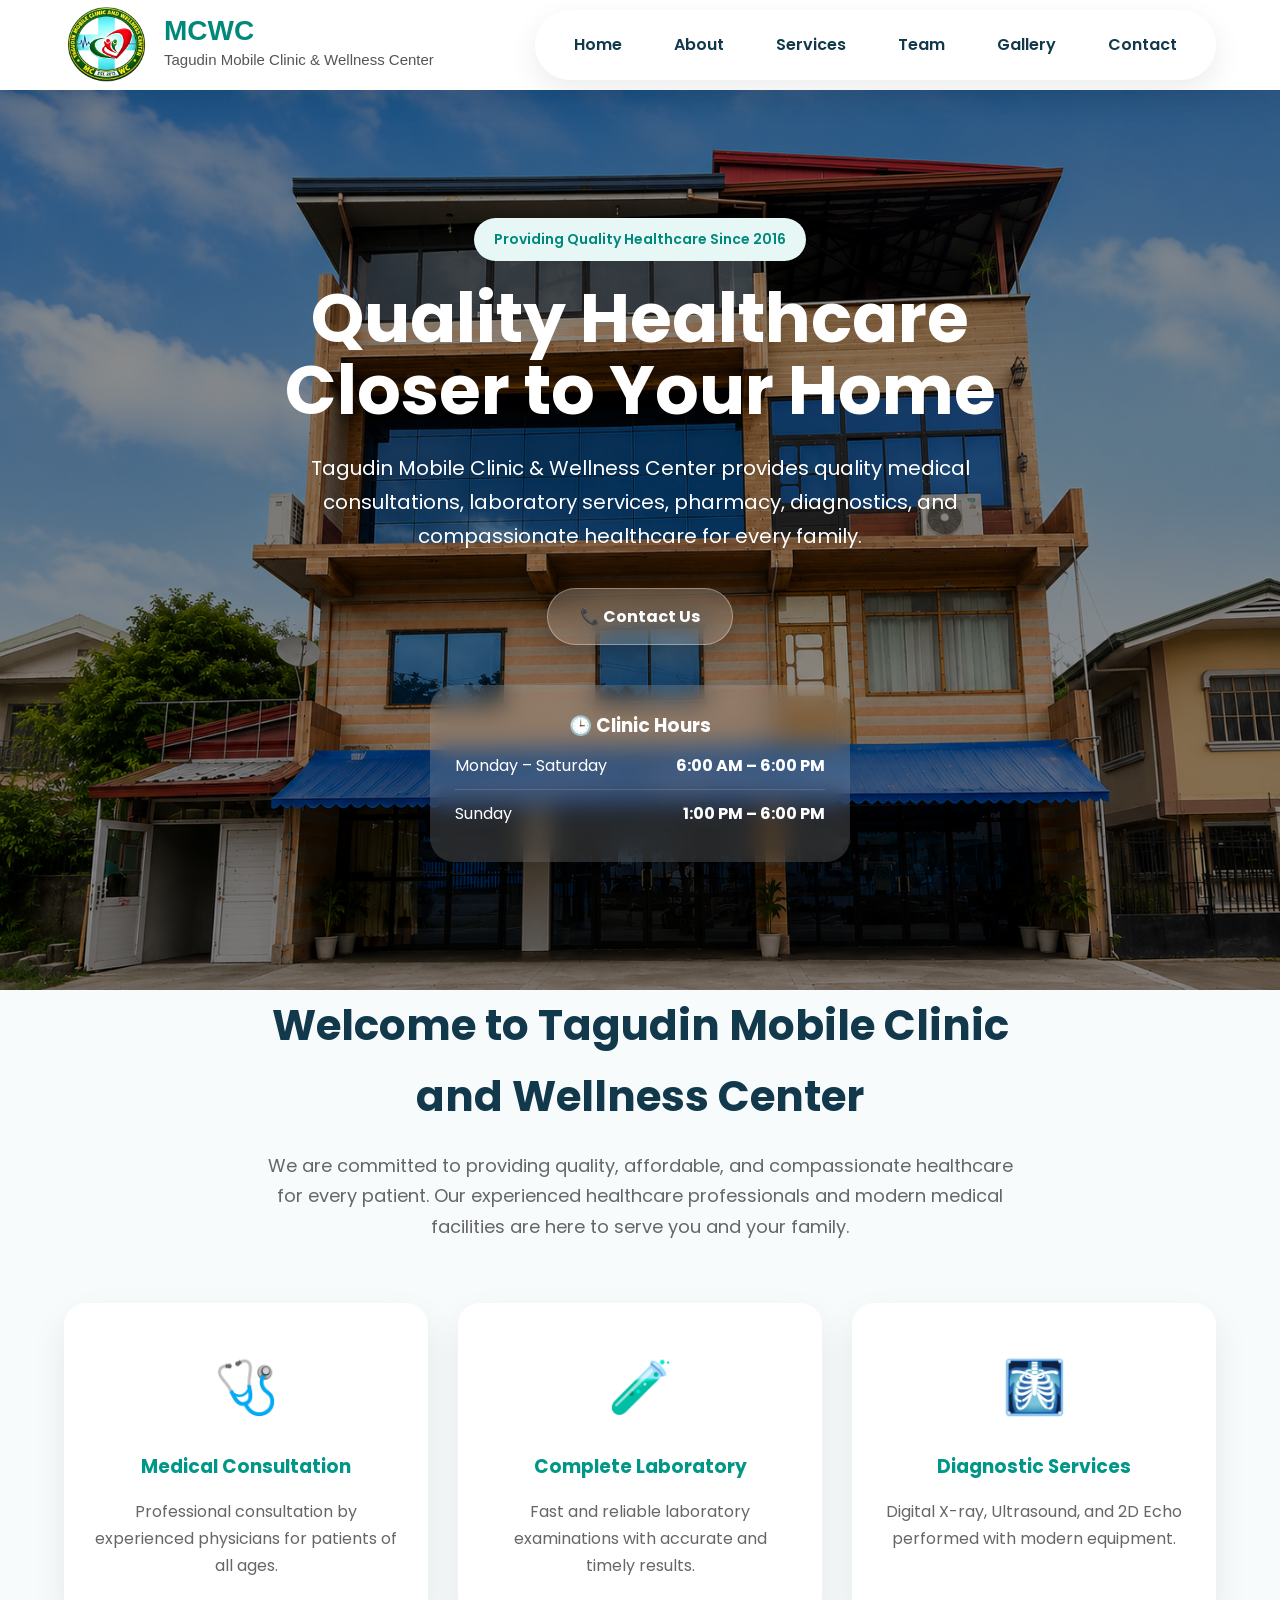
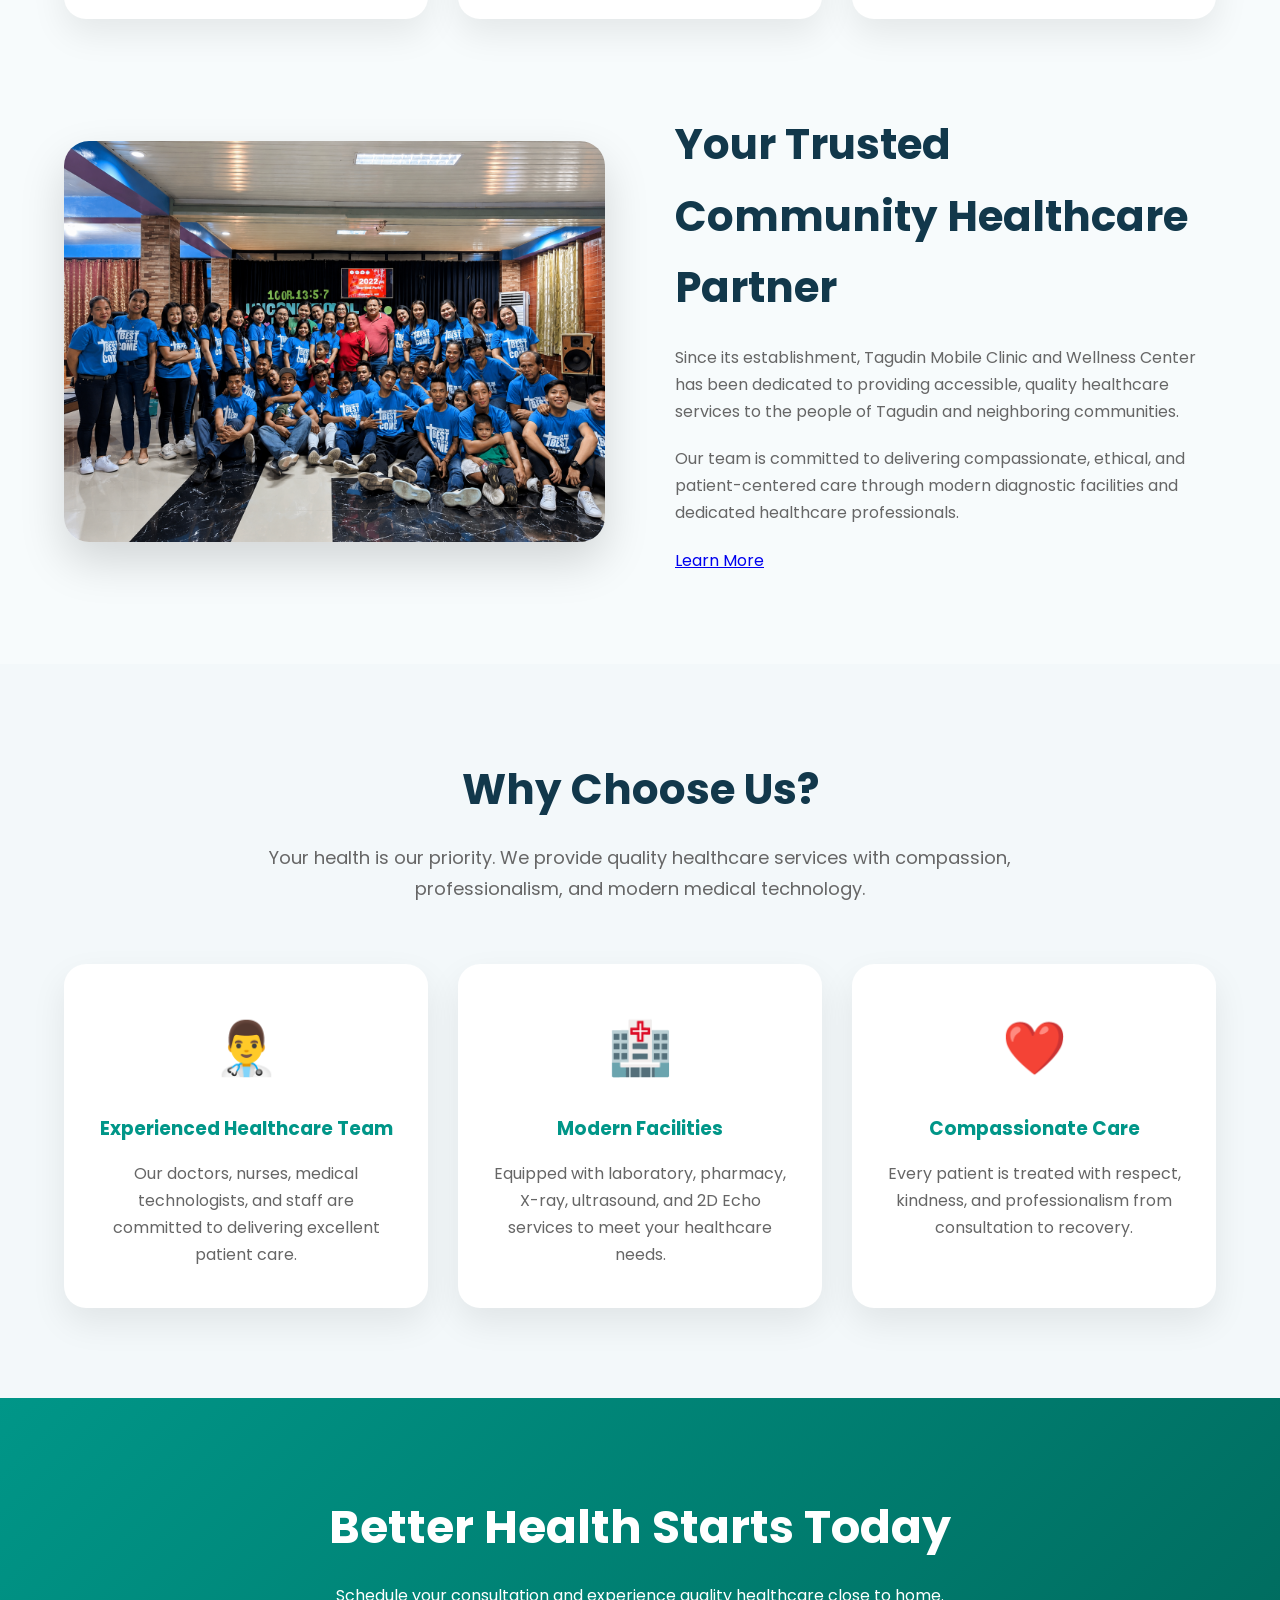
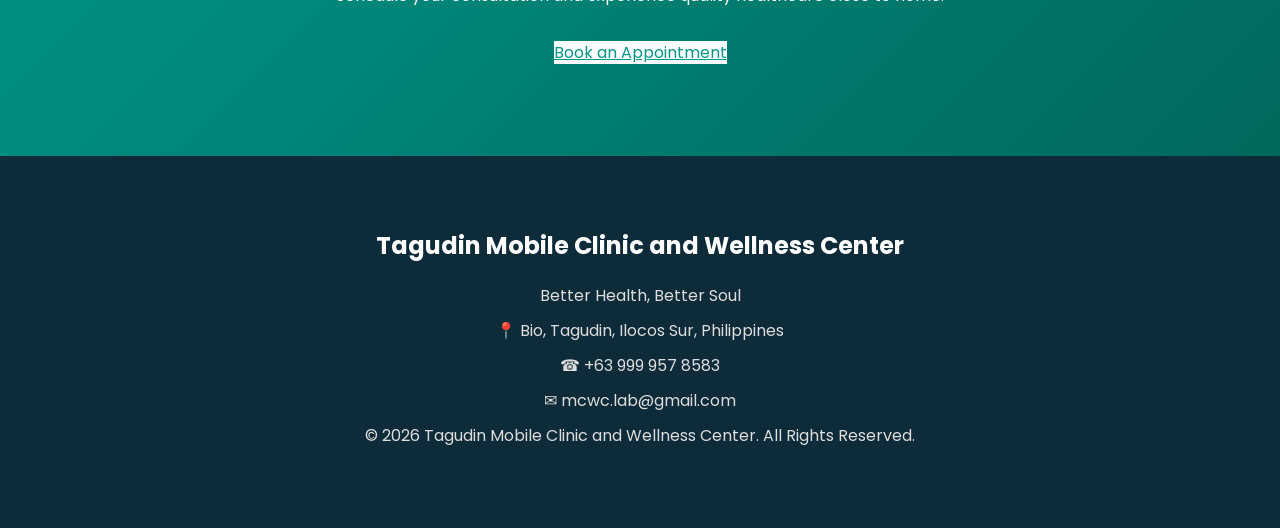
==== commit cfeebc2c: "Update index.html" ====
--- a/index.html
+++ b/index.html
@@ -320,40 +320,3 @@
 </body>
 
 </html>
-.hero-buttons{
-    display:flex;
-    justify-content:center;
-    gap:18px;
-    margin-top:30px;
-    flex-wrap:wrap;
-}
-
-.btn{
-    text-decoration:none;
-    padding:14px 32px;
-    border-radius:999px;
-    font-weight:700;
-    transition:.3s;
-}
-
-.btn-primary{
-    background:#009688;
-    color:#fff;
-    box-shadow:0 10px 25px rgba(0,150,136,.35);
-}
-
-.btn-primary:hover{
-    transform:translateY(-3px);
-}
-
-.btn-glass{
-    background:rgba(255,255,255,.18);
-    color:#fff;
-    border:1px solid rgba(255,255,255,.45);
-    backdrop-filter:blur(12px);
-    -webkit-backdrop-filter:blur(12px);
-}
-
-.btn-glass:hover{
-    background:rgba(255,255,255,.28);
-}
--- a/style.css
+++ b/style.css
@@ -61,6 +61,7 @@
     display:flex;
     flex-direction:column;
     justify-content:center;
+    min-width:220px;
 }
 
 .brand div{
@@ -211,8 +212,13 @@
 .hours-row{
     display:flex;
     justify-content:space-between;
-    padding:12px 0;
-    border-bottom:1px solid rgba(255,255,255,.2);
+    align-items:center;
+    padding:10px 0;
+    border-bottom:1px solid rgba(255,255,255,.15);
+}
+
+.hours-row:last-child{
+    border-bottom:none;
 }
 
 .hours-row:last-child{
@@ -669,9 +675,11 @@
         font-size:20px;
     }
 
-    .brand span{
-        display:none;
-    }
+  .brand span{
+    display:block;
+    font-size:13px;
+    line-height:1.3;
+}
 
     .hero-left h1{
         font-size:34px;
@@ -755,13 +763,6 @@
     font-size:14px;
 }
 
-.hero-right img{
-    width:100%;
-    border-radius:30px;
-    box-shadow:0 30px 60px rgba(0,0,0,.18);
-}
-
-@media(max-width:900px){
 
 @media(max-width:900px){
 
@@ -782,4 +783,140 @@
     font-size:16px;
 }
 
-}+}
+.hero-buttons{
+    display:flex;
+    justify-content:center;
+    margin-top:30px;
+}
+
+.hero-contact-btn{
+    display:inline-block;
+    padding:14px 36px;
+    border-radius:50px;
+    background:rgba(255,255,255,.18);
+    backdrop-filter:blur(12px);
+    -webkit-backdrop-filter:blur(12px);
+    border:1px solid rgba(255,255,255,.35);
+    color:#fff;
+    text-decoration:none;
+    font-weight:700;
+    box-shadow:0 10px 30px rgba(0,0,0,.25);
+    transition:.3s;
+}
+
+.hero-contact-btn:hover{
+    transform:translateY(-3px);
+    background:rgba(255,255,255,.28);
+}
+@media (max-width:768px){
+
+.hero-content h1{
+    font-size:42px;
+    line-height:1.1;
+}
+
+.hero-content p{
+    font-size:17px;
+    line-height:1.6;
+}
+
+.clinic-hours{
+    max-width:330px;
+    margin:25px 0 0;
+    padding:20px;
+}
+
+.clinic-hours h3{
+    font-size:24px;
+    text-align:left;
+}
+
+.clinic-hours table{
+    font-size:18px;
+}
+
+}
+.hero-buttons{
+    display:flex;
+    justify-content:center;
+    margin-top:30px;
+}
+
+.hero-btn{
+    display:inline-block;
+    padding:14px 34px;
+    border-radius:999px;
+    background:rgba(255,255,255,.18);
+    backdrop-filter:blur(14px);
+    -webkit-backdrop-filter:blur(14px);
+    border:1px solid rgba(255,255,255,.35);
+    color:#fff;
+    text-decoration:none;
+    font-weight:700;
+    box-shadow:0 10px 25px rgba(0,0,0,.25);
+}
+
+.hero-btn:hover{
+    background:rgba(255,255,255,.28);
+}
+/* ===== FINAL MOBILE FIX ===== */
+
+.hero-contact-btn{
+    display:inline-flex !important;
+    justify-content:center;
+    align-items:center;
+    padding:14px 32px !important;
+    border-radius:999px !important;
+    background:rgba(255,255,255,.18) !important;
+    backdrop-filter:blur(14px);
+    -webkit-backdrop-filter:blur(14px);
+    border:1px solid rgba(255,255,255,.35);
+    color:#fff !important;
+    text-decoration:none !important;
+    font-weight:700;
+    box-shadow:0 10px 25px rgba(0,0,0,.25);
+}
+
+.hero-contact-btn:hover{
+    background:rgba(255,255,255,.28);
+}
+
+@media (max-width:768px){
+
+.hero-content h1{
+    font-size:42px !important;
+    line-height:1.1;
+}
+
+.clinic-hours{
+    width:280px;
+    padding:18px 20px;
+    margin:35px 0 0 20px;
+
+    background:rgba(9, 121, 105, 0.18);
+    backdrop-filter:blur(20px);
+    -webkit-backdrop-filter:blur(20px);
+
+    border:1px solid rgba(255,255,255,.28);
+    border-radius:26px;
+
+    box-shadow:
+        0 15px 35px rgba(0,0,0,.28),
+        inset 0 1px 0 rgba(255,255,255,.25);
+}
+
+.clinic-hours h3{
+    font-size:18px;
+    color:#fff;
+    margin-bottom:14px;
+    display:flex;
+    align-items:center;
+    gap:10px;
+}
+
+.clinic-hours table{
+    font-size:13px;
+}
+
+}
